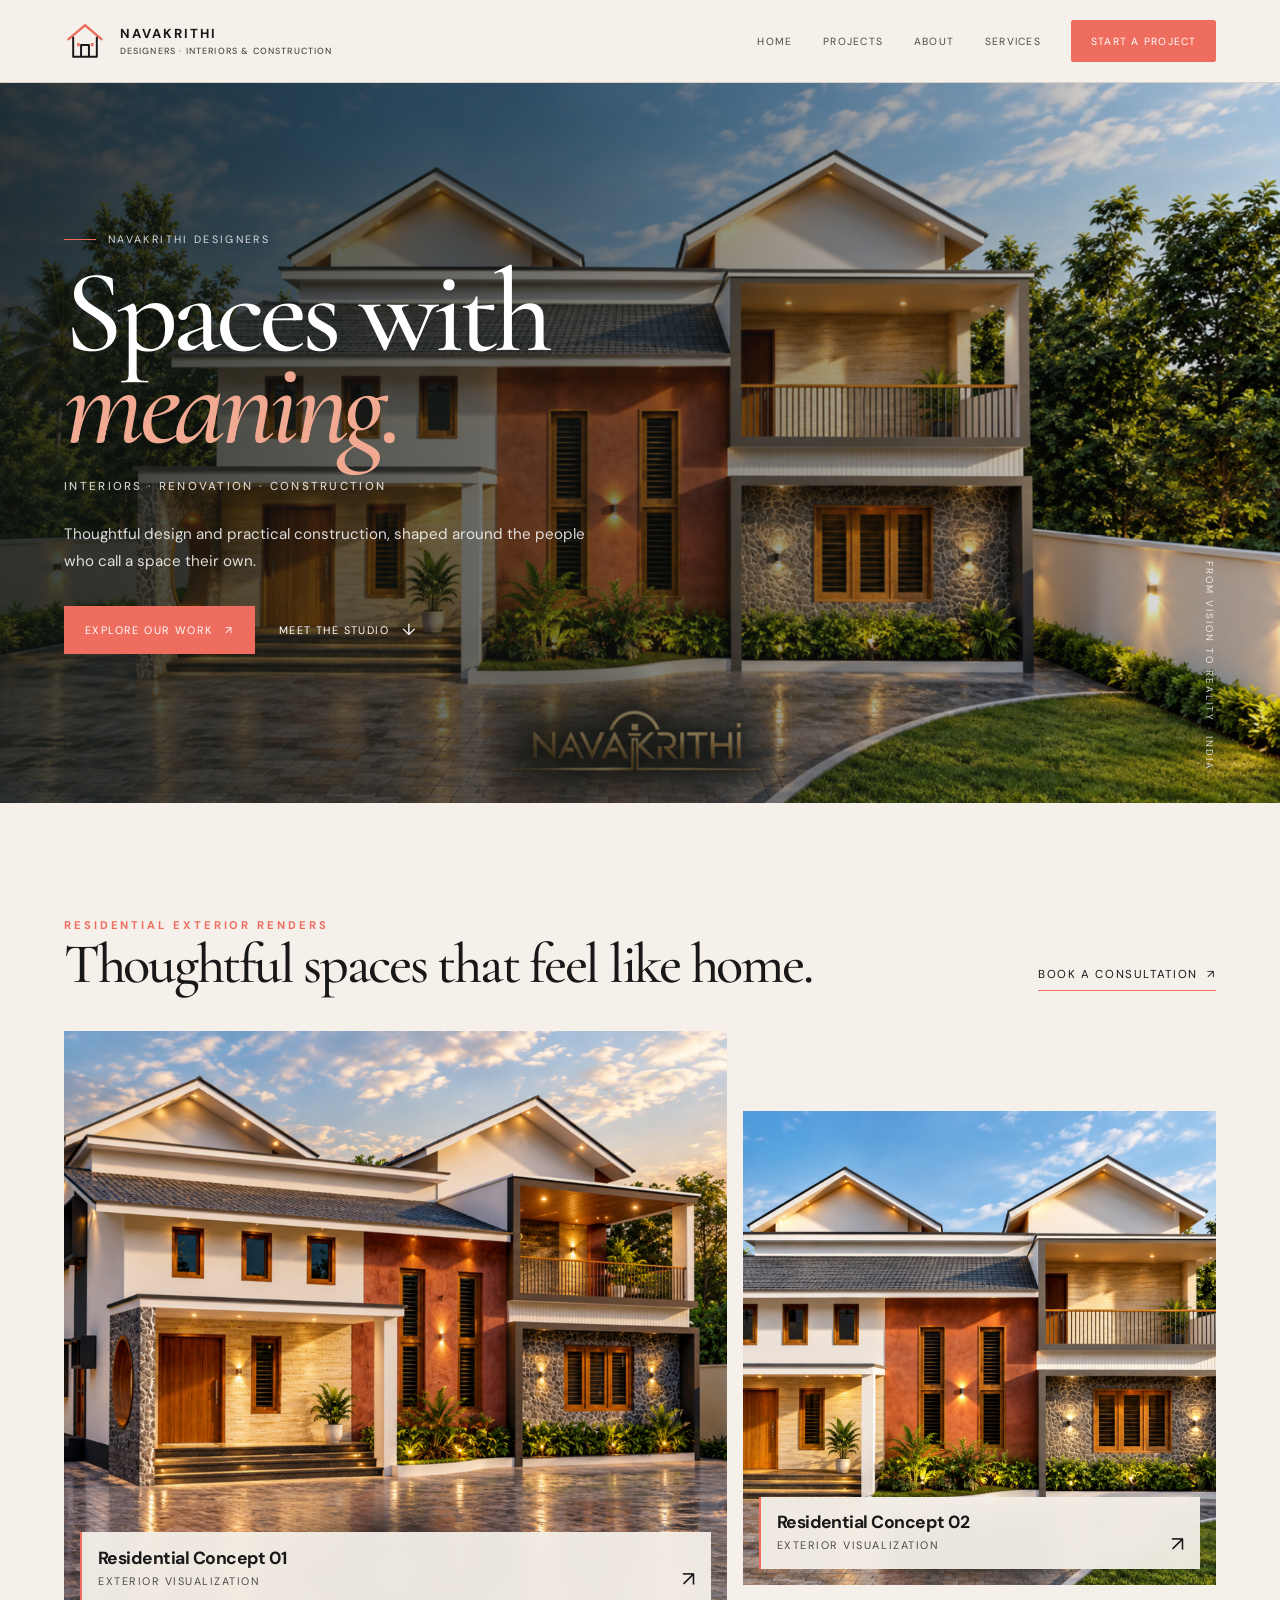
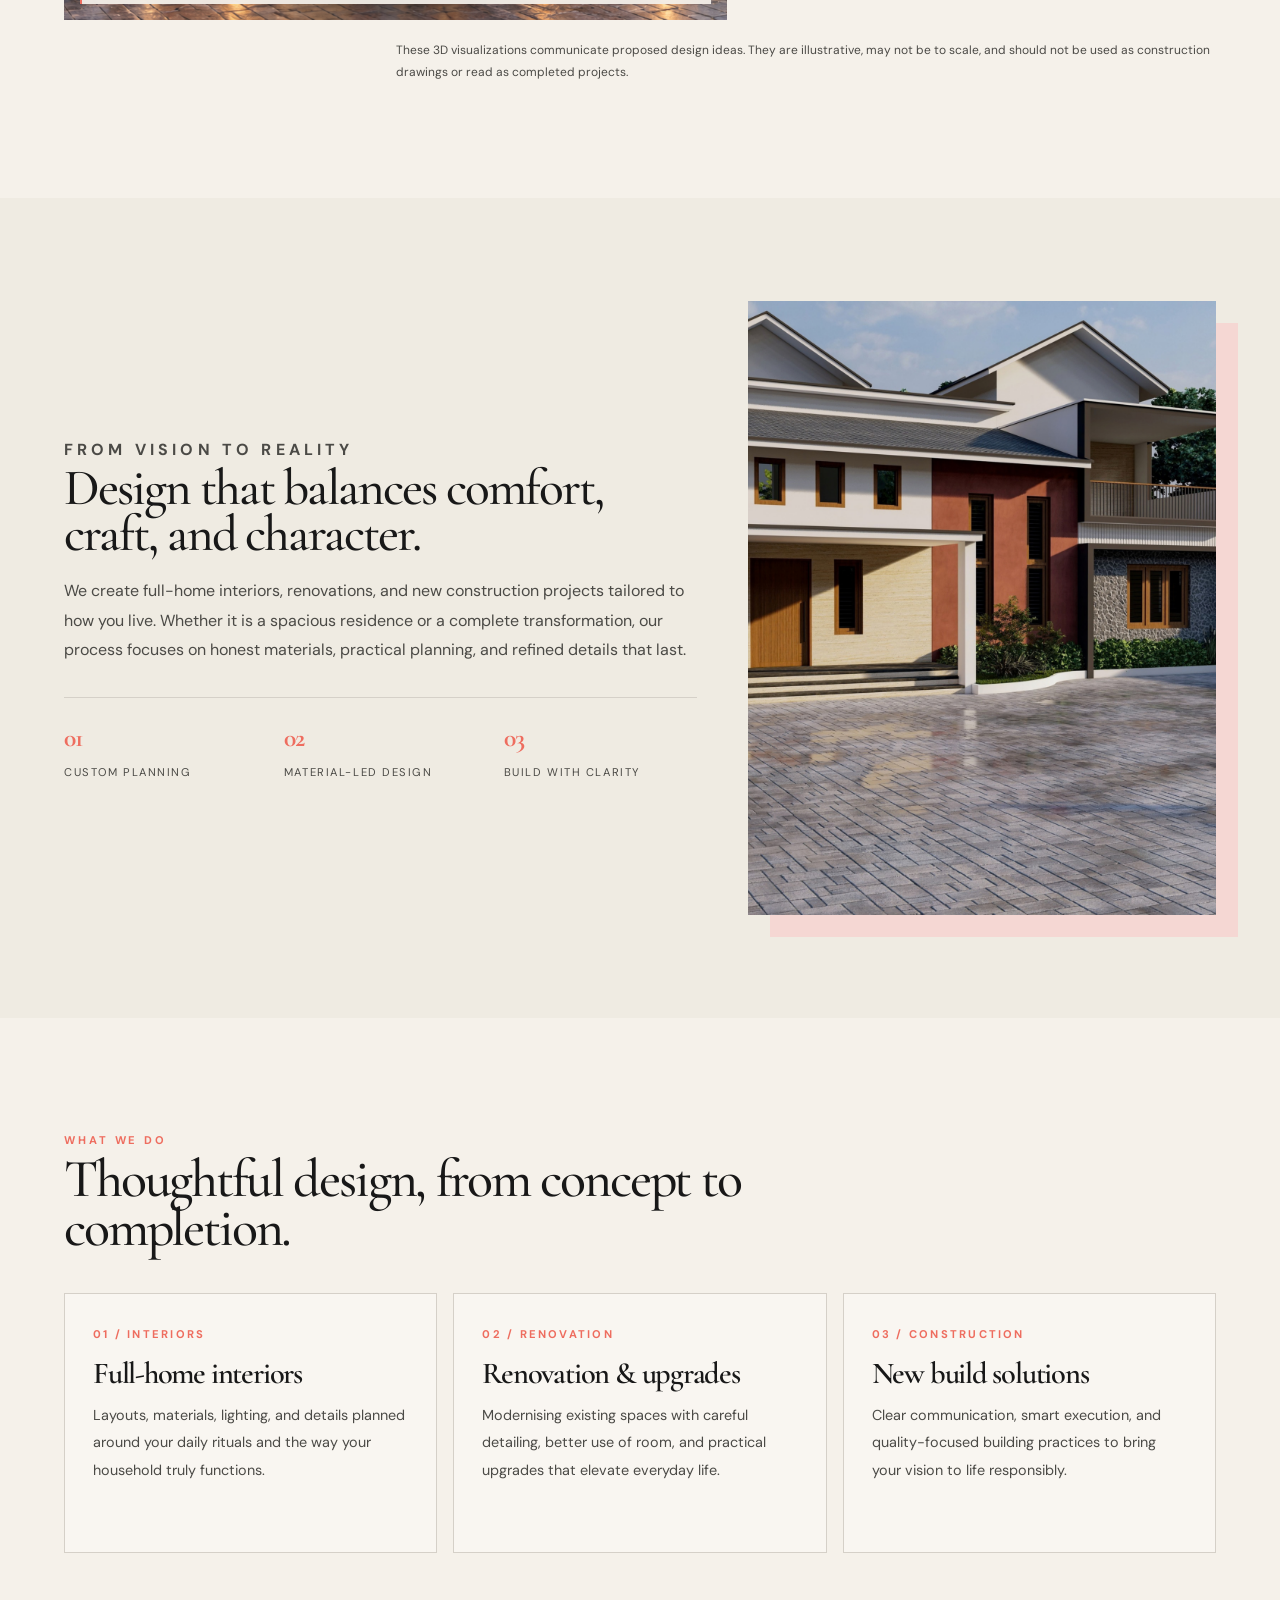
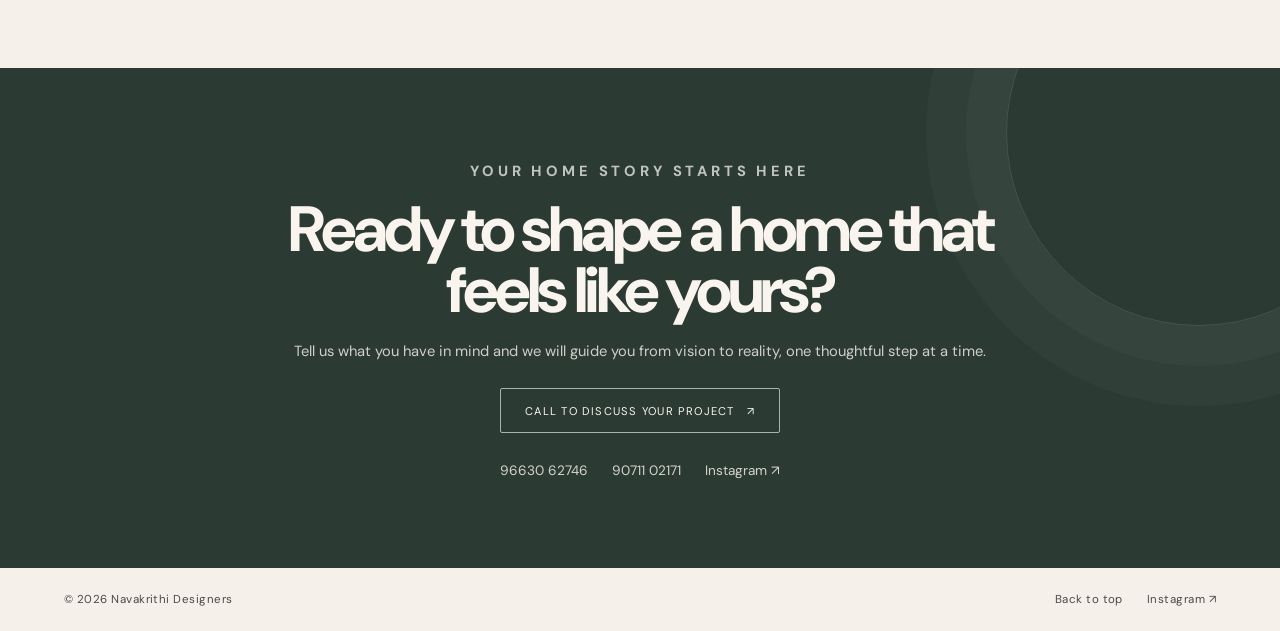
==== index.html @ 071ca3fd "Make header full width and add logo" ====
<!DOCTYPE html>
<html lang="en-IN">
<head>
  <meta charset="UTF-8">
  <meta name="viewport" content="width=device-width, initial-scale=1.0">
  <meta name="theme-color" content="#f5f1ea">
  <meta name="description" content="Navakrithi Designers brings together thoughtful interior design and practical construction, from vision to reality.">
  <title>Navakrithi Designers — Interiors &amp; Construction</title>
  <link rel="preconnect" href="https://fonts.googleapis.com">
  <link rel="preconnect" href="https://fonts.gstatic.com" crossorigin>
  <link href="https://fonts.googleapis.com/css2?family=DM+Sans:wght@400;500;700&family=Cormorant+Garamond:wght@500;600;700&display=swap" rel="stylesheet">
  <style>
    :root {
      color-scheme: light;
      --paper: #f5f1ea;
      --paper-strong: #efebe2;
      --ink: #181818;
      --muted: #4b4a46;
      --line: #d5d0c8;
      --accent: #ee6d5f;
      --accent-soft: #f5d7d3;
      --olive: #2b3b34;
      --shadow: rgba(24, 24, 24, 0.08);
      --gutter: clamp(1.25rem, 5vw, 6rem);
      --serif: "Cormorant Garamond", Georgia, serif;
      --sans: "DM Sans", Arial, sans-serif;
    }

    * { box-sizing: border-box; }
    html { scroll-behavior: smooth; }
    body {
      margin: 0;
      background: var(--paper);
      color: var(--ink);
      font-family: var(--sans);
      -webkit-font-smoothing: antialiased;
    }
    a { color: inherit; text-decoration: none; }
    img { display: block; width: 100%; object-fit: cover; }
    button { font: inherit; }
    .wrap { width: min(100% - var(--gutter) * 2, 1380px); margin-inline: auto; }

    .site-header {
      position: relative;
      z-index: 10;
      padding-top: 1.8rem;
    }
    .header-inner {
      display: flex;
      align-items: center;
      justify-content: space-between;
      gap: 1.25rem;
      padding-bottom: 1rem;
      border-bottom: 2px solid var(--accent);
    }
    .brand {
      display: inline-flex;
      align-items: center;
      gap: 0.75rem;
      letter-spacing: .04em;
      font-size: 0.88rem;
      font-weight: 700;
    }
    .brand-mark {
      width: 42px;
      height: 42px;
      flex: none;
      object-fit: contain;
    }
    .brand-name {
      font-size: clamp(0.8rem, 1vw, 1.2rem);
      font-weight: 700;
      letter-spacing: .12em;
    }
    .nav-links {
      display: flex;
      align-items: center;
      gap: clamp(1rem, 2vw, 2.5rem);
      font-size: 0.72rem;
      letter-spacing: 0.08em;
      text-transform: uppercase;
    }
    .nav-links a {
      color: var(--muted);
      transition: color 0.2s ease;
    }
    .nav-links a:hover { color: var(--ink); }
    .nav-links .nav-cta {
      display: inline-flex;
      align-items: center;
      padding: 0.85rem 1.4rem;
      background: var(--ink);
      color: #fff;
      border: 1px solid var(--ink);
    }
    .menu-toggle {
      display: none;
      border: 1px solid var(--ink);
      background: transparent;
      color: var(--ink);
      padding: 0.65rem 0.9rem;
      font-size: 0.72rem;
      letter-spacing: 0.12em;
      text-transform: uppercase;
      cursor: pointer;
    }

    .hero {
      padding-block: clamp(2.5rem, 6vw, 6rem);
    }
    .hero-inner {
      display: grid;
      place-items: center;
      gap: 1.2rem;
      text-align: center;
    }
    .hero-title {
      margin: 0;
      font-family: var(--sans);
      font-size: clamp(3rem, 7vw, 9rem);
      line-height: 0.9;
      letter-spacing: -0.05em;
      font-weight: 800;
      text-transform: uppercase;
    }
    .hero-subtitle {
      margin: 0;
      font-size: clamp(0.85rem, 1.2vw, 1.25rem);
      font-weight: 500;
      letter-spacing: 0.32em;
      text-transform: uppercase;
      color: var(--muted);
    }
    .hero-tagline {
      margin: 0.4rem 0 0;
      font-size: clamp(0.74rem, 1vw, 0.9rem);
      font-weight: 500;
      letter-spacing: 0.18em;
      text-transform: uppercase;
      color: var(--muted);
    }
    .hero-rule {
      width: min(100%, 1000px);
      height: 4px;
      background: var(--accent);
      margin: 0.2rem auto 0;
    }
    .hero-copy {
      width: min(100%, 1200px);
      margin-top: 2rem;
      display: grid;
      gap: 1.5rem;
      font-size: clamp(1rem, 1.45vw, 1.35rem);
      line-height: 1.7;
      color: var(--muted);
    }
    .hero-copy p {
      margin: 0;
      text-transform: uppercase;
      letter-spacing: 0.04em;
      text-align: left;
    }

    .gallery {
      padding-block: clamp(2rem, 6vw, 5.5rem);
    }
    .section-heading {
      display: flex;
      align-items: end;
      justify-content: space-between;
      gap: 1.5rem;
      margin-bottom: 2rem;
    }
    .section-label {
      margin: 0;
      color: var(--muted);
      font-size: 0.7rem;
      letter-spacing: 0.26em;
      text-transform: uppercase;
    }
    .section-heading h2 {
      margin: 0.45rem 0 0;
      font-family: var(--sans);
      font-size: clamp(2.2rem, 4.4vw, 4.4rem);
      line-height: 0.98;
      letter-spacing: -0.05em;
      font-weight: 800;
    }
    .section-link {
      display: inline-flex;
      align-items: center;
      gap: 0.6rem;
      font-size: 0.72rem;
      letter-spacing: 0.14em;
      text-transform: uppercase;
      color: var(--ink);
    }
    .gallery-grid {
      display: grid;
      grid-template-columns: 1.4fr 1fr;
      gap: 1.2rem;
    }
    .gallery-card {
      position: relative;
      overflow: hidden;
      background: #e7e0d9;
      box-shadow: 0 28px 45px var(--shadow);
    }
    .gallery-card.featured { min-height: 560px; }
    .gallery-card.tall { min-height: 560px; }
    .gallery-card img {
      height: 100%;
      transition: transform 0.5s ease;
    }
    .gallery-card:hover img { transform: scale(1.02); }
    .gallery-caption {
      position: absolute;
      left: 1.2rem;
      right: 1.2rem;
      bottom: 1.2rem;
      display: flex;
      justify-content: space-between;
      align-items: end;
      gap: 1rem;
      padding: 0.9rem 1rem;
      background: rgba(245, 241, 234, 0.9);
      backdrop-filter: blur(2px);
      color: var(--ink);
    }
    .gallery-caption strong {
      display: block;
      font-size: 1.1rem;
      font-weight: 700;
      letter-spacing: -0.03em;
    }
    .gallery-caption span {
      color: var(--muted);
      font-size: 0.68rem;
      letter-spacing: 0.14em;
      text-transform: uppercase;
    }
    .gallery-caption em {
      font-style: normal;
      font-size: 1.3rem;
      line-height: 1;
    }

    .story {
      padding-block: clamp(2rem, 5vw, 4.5rem);
    }
    .story-grid {
      display: grid;
      grid-template-columns: 1.15fr 0.85fr;
      gap: clamp(1.5rem, 4vw, 4rem);
      align-items: center;
    }
    .story-copy h2 {
      margin: 0 0 1.2rem;
      font-family: var(--sans);
      font-size: clamp(2.2rem, 4vw, 4rem);
      letter-spacing: -0.06em;
      line-height: 0.98;
    }
    .story-copy p {
      margin: 0;
      max-width: 630px;
      color: var(--muted);
      font-size: 1rem;
      line-height: 1.9;
    }
    .story-stats {
      display: flex;
      flex-wrap: wrap;
      gap: 1.66rem;
      margin-top: 2rem;
      padding-top: 1.5rem;
      border-top: 1px solid var(--line);
    }
    .stat {
      flex: 1 1 120px;
      min-width: 120px;
    }
    .stat strong {
      display: block;
      margin-bottom: 0.45rem;
      font-size: clamp(1.4rem, 2vw, 2rem);
      color: var(--accent);
      font-family: var(--serif);
      letter-spacing: -0.04em;
    }
    .stat span {
      color: var(--muted);
      font-size: 0.7rem;
      letter-spacing: 0.14em;
      text-transform: uppercase;
    }
    .story-image {
      min-height: 620px;
      box-shadow: 0 28px 45px var(--shadow);
      border: 1px solid rgba(24, 24, 24, 0.08);
    }

    .services {
      padding-block: clamp(2rem, 6vw, 5rem);
    }
    .service-grid {
      display: grid;
      grid-template-columns: repeat(3, minmax(0, 1fr));
      gap: 1.2rem;
      border-top: 1px solid var(--line);
      border-bottom: 1px solid var(--line);
      margin-top: 2rem;
    }
    .service {
      padding: 2rem 1.5rem 2.2rem;
    }
    .service + .service { border-left: 1px solid var(--line); }
    .service-number {
      color: var(--accent);
      font-size: 0.7rem;
      letter-spacing: 0.2em;
      text-transform: uppercase;
      font-weight: 700;
    }
    .service h3 {
      margin: 1.1rem 0 0.8rem;
      font-family: var(--serif);
      font-size: clamp(1.9rem, 2.2vw, 2.5rem);
      line-height: 0.95;
      letter-spacing: -0.04em;
      font-weight: 600;
    }
    .service p {
      margin: 0;
      color: var(--muted);
      font-size: 0.9rem;
      line-height: 1.9;
    }

    .contact {
      padding-block: clamp(3rem, 7vw, 6rem);
      background: var(--olive);
      color: #f9f5ee;
    }
    .contact-wrap {
      display: grid;
      justify-items: center;
      text-align: center;
      gap: 1rem;
    }
    .contact .section-label { color: rgba(255,255,255,0.7); }
    .contact h2 {
      margin: 0;
      max-width: 760px;
      font-size: clamp(2.4rem, 5vw, 5.2rem);
      line-height: 0.95;
      letter-spacing: -0.06em;
      font-weight: 700;
    }
    .contact p {
      margin: 0;
      color: rgba(249,245,238,0.8);
      font-size: 0.92rem;
      line-height: 1.8;
    }
    .contact-link {
      display: inline-flex;
      align-items: center;
      justify-content: center;
      gap: 0.75rem;
      margin-top: 0.5rem;
      padding: 0.9rem 1.5rem;
      border: 1px solid rgba(255,255,255,0.6);
      text-transform: uppercase;
      letter-spacing: 0.11em;
      font-size: 0.7rem;
      transition: background 0.2s ease, color 0.2s ease;
    }
    .contact-link:hover {
      background: #fff;
      color: var(--ink);
    }

    .site-footer {
      display: flex;
      align-items: center;
      justify-content: space-between;
      gap: 1rem;
      padding: 1.25rem 0 2.25rem;
      font-size: 0.72rem;
      letter-spacing: 0.09em;
      text-transform: uppercase;
      color: var(--muted);
    }
    .footer-links {
      display: flex;
      align-items: center;
      gap: 1.5rem;
    }

    @media (max-width: 840px) {
      .nav-links {
        position: absolute;
        top: calc(100% + 0.4rem);
        left: 0;
        right: 0;
        display: none;
        flex-direction: column;
        align-items: flex-start;
        gap: 0.7rem;
        padding: 1rem var(--gutter);
        background: rgba(245,241,234,0.98);
        border-top: 1px solid var(--line);
        border-bottom: 1px solid var(--line);
      }
      .nav-links.is-open { display: flex; }
      .menu-toggle { display: inline-flex; }
      .gallery-grid,
      .story-grid,
      .service-grid {
        grid-template-columns: 1fr;
      }
      .service + .service { border-left: none; border-top: 1px solid var(--line); }
      .story-image { min-height: 440px; }
      .site-footer {
        flex-direction: column;
        align-items: flex-start;
      }
    }

    .site-header {
      position: sticky;
      top: 0;
      width: 100%;
      margin: 0;
      padding-inline: var(--gutter);
      padding-top: 0;
      background: rgba(245, 241, 234, 0.94);
      backdrop-filter: blur(14px);
      border-bottom: 1px solid var(--line);
    }
    .header-inner {
      width: min(100%, 1380px);
      min-height: 82px;
      margin-inline: auto;
      padding-block: 0;
      border-bottom: 0;
    }
    .brand { gap: 0.85rem; }
    .brand-name {
      display: grid;
      gap: 0.2rem;
      font-size: 0.82rem;
      letter-spacing: 0.16em;
    }
    .brand-name span {
      color: var(--muted);
      font-size: 0.56rem;
      font-weight: 500;
      letter-spacing: 0.13em;
    }
    .nav-links {
      gap: clamp(1.2rem, 2.4vw, 2.5rem);
      font-size: 0.65rem;
      letter-spacing: 0.12em;
    }
    .nav-links .nav-cta {
      padding: 0.85rem 1.15rem;
      border-radius: 2px;
      background: var(--accent);
      border-color: var(--accent);
      color: #fff;
      transition: background 0.2s ease, transform 0.2s ease;
    }
    .nav-links .nav-cta:hover {
      background: var(--ink);
      border-color: var(--ink);
      color: #fff;
      transform: translateY(-2px);
    }
    .menu-toggle { border-radius: 2px; }

    .hero {
      position: relative;
      display: grid;
      align-items: center;
      min-height: min(720px, calc(100svh - 82px));
      padding: clamp(4rem, 9vw, 8rem) 0;
      overflow: hidden;
      color: #fff;
      background: #252923;
    }
    .hero-media, .hero-shade {
      position: absolute;
      inset: 0;
    }
    .hero-media img {
      height: 100%;
      object-position: center 54%;
      animation: hero-reveal 1.1s ease both;
    }
    .hero-shade {
      background: linear-gradient(90deg, rgba(15, 20, 17, 0.82) 0%, rgba(15, 20, 17, 0.58) 42%, rgba(15, 20, 17, 0.08) 100%);
    }
    .hero-inner {
      position: relative;
      z-index: 1;
      justify-items: start;
      gap: 1.3rem;
      width: 100%;
      margin-inline: 0;
      padding-inline: var(--gutter);
      text-align: left;
    }
    .hero-kicker {
      display: flex;
      align-items: center;
      gap: 0.75rem;
      margin: 0;
      color: rgba(255,255,255,0.82);
      font-size: 0.67rem;
      letter-spacing: 0.22em;
      text-transform: uppercase;
    }
    .hero-kicker::before {
      width: 32px;
      height: 1px;
      content: "";
      background: var(--accent);
    }
    .hero-title {
      max-width: 880px;
      font-family: var(--serif);
      font-size: clamp(4.3rem, 9.2vw, 9.5rem);
      line-height: 0.78;
      letter-spacing: -0.045em;
      font-weight: 500;
      text-transform: none;
    }
    .hero-title em {
      color: #f1aa91;
      font-weight: 500;
    }
    .hero-subtitle {
      margin-top: 0.45rem;
      color: rgba(255,255,255,0.78);
      font-size: 0.72rem;
      letter-spacing: 0.2em;
    }
    .hero-tagline { display: none; }
    .hero-rule { display: none; }
    .hero-copy {
      width: min(100%, 540px);
      margin-top: 0.4rem;
      display: block;
      color: rgba(255,255,255,0.84);
      font-size: 0.95rem;
      line-height: 1.8;
    }
    .hero-copy p { display: none; }
    .hero-copy p:first-child {
      display: block;
      text-transform: none;
      letter-spacing: 0;
      text-align: left;
    }
    .hero-actions {
      display: flex;
      flex-wrap: wrap;
      align-items: center;
      gap: 1.5rem;
      margin-top: 0.6rem;
    }
    .hero-button, .hero-link {
      display: inline-flex;
      align-items: center;
      gap: 0.8rem;
      font-size: 0.68rem;
      letter-spacing: 0.13em;
      text-transform: uppercase;
    }
    .hero-button {
      padding: 1rem 1.25rem;
      background: var(--accent);
      border: 1px solid var(--accent);
      color: white;
      transition: background 0.2s ease, transform 0.2s ease;
    }
    .hero-button:hover {
      background: var(--ink);
      border-color: var(--ink);
      transform: translateY(-2px);
    }
    .hero-link { color: white; }
    .hero-link span { font-size: 1rem; }
    .hero-stamp {
      position: absolute;
      right: var(--gutter);
      bottom: 2rem;
      z-index: 1;
      color: rgba(255,255,255,0.82);
      font-size: 0.62rem;
      letter-spacing: 0.2em;
      text-transform: uppercase;
      writing-mode: vertical-rl;
    }

    .gallery { padding-block: clamp(5rem, 9vw, 8rem); }
    .section-heading { margin-bottom: 2.5rem; }
    .section-label { color: var(--accent); font-weight: 700; }
    .section-heading h2, .story-copy h2, .services > h2 {
      font-family: var(--serif);
      font-weight: 500;
      letter-spacing: -0.04em;
    }
    .section-heading h2 { max-width: 760px; line-height: 0.92; }
    .services > h2 {
      max-width: 850px;
      margin: 0.45rem 0 0;
      font-size: clamp(2.2rem, 4.2vw, 4rem);
      line-height: 0.92;
    }
    .project-disclaimer {
      max-width: 820px;
      margin: 1.25rem 0 0 auto;
      color: var(--muted);
      font-size: 0.75rem;
      line-height: 1.8;
    }
    .section-link {
      padding-bottom: 0.5rem;
      border-bottom: 1px solid var(--accent);
      white-space: nowrap;
    }
    .gallery-grid { gap: 1rem; }
    .gallery-card {
      min-height: 0 !important;
      height: clamp(360px, 46vw, 600px);
      box-shadow: none;
    }
    .gallery-card.tall { height: clamp(300px, 37vw, 480px); margin-top: 5rem; }
    .gallery-card img { height: 100%; }
    .gallery-caption {
      left: 1rem;
      right: 1rem;
      bottom: 1rem;
      border-left: 2px solid var(--accent);
      background: rgba(245, 241, 234, 0.94);
      backdrop-filter: blur(10px);
    }
    .story {
      max-width: none;
      width: 100%;
      padding: clamp(4rem, 8vw, 7rem) var(--gutter);
      background: var(--paper-strong);
    }
    .story-grid { width: min(100%, 1380px); margin-inline: auto; }
    .story-copy h2 { max-width: 650px; line-height: 0.9; }
    .story-copy p { line-height: 1.85; }
    .story-image {
      width: 100%;
      min-height: 0;
      height: clamp(400px, 48vw, 620px);
      object-position: center;
      box-shadow: 22px 22px 0 var(--accent-soft);
      border: 0;
    }
    .stat strong { color: var(--accent); }
    .services { padding-block: clamp(5rem, 9vw, 8rem); }
    .services > h2 { max-width: 850px; line-height: 0.92; }
    .service-grid {
      gap: 1rem;
      margin-top: 2.5rem;
      border: 0;
    }
    .service {
      min-height: 260px;
      padding: 1.75rem;
      border: 1px solid var(--line);
      background: rgba(255,255,255,0.34);
      transition: transform 0.25s ease, border-color 0.25s ease, background 0.25s ease;
    }
    .service:hover {
      transform: translateY(-5px);
      border-color: var(--accent);
      background: #fffaf4;
    }
    .service + .service { border-left: 1px solid var(--line); }
    .service h3 { color: var(--ink); }
    .contact {
      position: relative;
      overflow: hidden;
      background: var(--olive);
    }
    .contact::before {
      position: absolute;
      top: -8rem;
      right: -7rem;
      width: 24rem;
      height: 24rem;
      border: 1px solid rgba(255,255,255,0.12);
      border-radius: 50%;
      content: "";
      box-shadow: 0 0 0 2.5rem rgba(255,255,255,0.025), 0 0 0 5rem rgba(255,255,255,0.025);
    }
    .contact-wrap { position: relative; }
    .contact-link { border-radius: 2px; }
    .contact-phone {
      display: flex;
      flex-wrap: wrap;
      justify-content: center;
      gap: 1.5rem;
      margin-top: 0.8rem;
      color: rgba(249,245,238,0.82);
      font-size: 0.85rem;
    }
    .contact-phone a:hover { color: white; }
    .site-footer {
      padding-block: 1.5rem;
      text-transform: none;
      letter-spacing: 0.04em;
    }
    .footer-links a:hover { color: var(--accent); }
    @keyframes hero-reveal {
      from { transform: scale(1.04); opacity: 0.7; }
      to { transform: scale(1); opacity: 1; }
    }
    @media (max-width: 840px) {
      .site-header {
        width: 100%;
        margin: 0;
        padding-inline: var(--gutter);
      }
      .header-inner { min-height: 72px; }
      .nav-links {
        top: 100%;
        left: 0;
        right: 0;
        padding: 1.25rem var(--gutter);
        background: rgba(245,241,234,0.98);
        box-shadow: 0 18px 30px rgba(24,24,24,0.08);
      }
      .nav-links a { padding-block: 0.35rem; }
      .hero { min-height: 680px; min-height: min(760px, calc(100svh - 72px)); }
      .hero-title { font-size: clamp(4.5rem, 15vw, 7.5rem); }
      .hero-shade {
        background: linear-gradient(90deg, rgba(15,20,17,0.8), rgba(15,20,17,0.32)),
          linear-gradient(0deg, rgba(15,20,17,0.35), transparent 70%);
      }
      .gallery-card, .gallery-card.tall { height: min(78vw, 540px); margin-top: 0; }
      .story { padding-inline: var(--gutter); }
      .story-image { height: min(90vw, 540px); }
      .service { min-height: 0; }
      .service + .service { border-left: 0; border-top: 1px solid var(--line); }
    }
    @media (max-width: 520px) {
      .brand-mark { width: 38px; height: 38px; }
      .brand-name { font-size: 0.72rem; }
      .brand-name span { font-size: 0.48rem; }
      .hero { min-height: 690px; min-height: min(780px, calc(100svh - 72px)); }
      .hero-title { font-size: clamp(4rem, 17vw, 6rem); }
      .hero-subtitle { max-width: 260px; line-height: 1.8; }
      .hero-copy { font-size: 0.9rem; }
      .hero-stamp { right: 0.75rem; bottom: 1.25rem; font-size: 0.52rem; }
      .section-heading { align-items: flex-start; flex-direction: column; }
      .section-link { margin-top: 0.25rem; }
      .gallery-card, .gallery-card.tall { height: 90vw; }
      .story-stats { gap: 1rem; }
      .contact-phone { flex-direction: column; gap: 0.5rem; }
      .footer-links { flex-wrap: wrap; }
    }
    @media (prefers-reduced-motion: reduce) {
      html { scroll-behavior: auto; }
      *, *::before, *::after { animation-duration: 0.01ms !important; transition-duration: 0.01ms !important; }
    }
  </style>
</head>
<body>
  <header class="site-header wrap">
    <div class="header-inner">
      <a class="brand" href="#home" aria-label="Navakrithi home">
        <img class="brand-mark" src="assets/navakrithi-mark.svg" alt="" aria-hidden="true">
        <span class="brand-name">NAVAKRITHI<span>DESIGNERS · INTERIORS &amp; CONSTRUCTION</span></span>
      </a>
      <button class="menu-toggle" type="button" aria-expanded="false" aria-controls="site-navigation">Menu</button>
      <nav class="nav-links" id="site-navigation" aria-label="Main navigation">
        <a href="#home">Home</a>
        <a href="#projects">Projects</a>
        <a href="#about">About</a>
        <a href="#services">Services</a>
        <a class="nav-cta" href="#contact">Start a project</a>
      </nav>
    </div>
  </header>

  <main>
    <section class="hero" id="home">
      <div class="hero-media" aria-hidden="true">
        <img src="assets/navakriti-house-3.png" alt="">
      </div>
      <div class="hero-shade" aria-hidden="true"></div>
      <div class="hero-inner">
        <p class="hero-kicker">Navakrithi designers</p>
        <h1 class="hero-title">Spaces with<br><em>meaning.</em></h1>
        <p class="hero-subtitle">Interiors · Renovation · Construction</p>

        <div class="hero-copy">
          <p>Thoughtful design and practical construction, shaped around the people who call a space their own.</p>
        </div>
        <div class="hero-actions">
          <a class="hero-button" href="#projects">Explore our work <span aria-hidden="true">↗</span></a>
          <a class="hero-link" href="#about">Meet the studio <span aria-hidden="true">↓</span></a>
        </div>
      </div>
      <span class="hero-stamp">From vision to reality · India</span>
    </section>

    <section class="gallery wrap" id="projects">
      <div class="section-heading">
        <div>
          <p class="section-label">Residential Exterior Renders</p>
          <h2>Thoughtful spaces that feel like home.</h2>
        </div>
        <a class="section-link" href="#contact">Book a consultation <span aria-hidden="true">↗</span></a>
      </div>

      <div class="gallery-grid">
        <article class="gallery-card featured">
          <img src="assets/navakriti-house-2.png" alt="Modern residential exterior with warm earthy palette and interior lighting">
          <div class="gallery-caption">
            <div>
              <strong>Residential Concept 01</strong>
              <span>Exterior visualization</span>
            </div>
            <em>↗</em>
          </div>
        </article>

        <article class="gallery-card tall">
          <img src="assets/navakriti-house-3.png" alt="Modern residential exterior concept with stone, timber, and landscaped grounds">
          <div class="gallery-caption">
            <div>
              <strong>Residential Concept 02</strong>
              <span>Exterior visualization</span>
            </div>
            <em>↗</em>
          </div>
        </article>
      </div>
      <p class="project-disclaimer">These 3D visualizations communicate proposed design ideas. They are illustrative, may not be to scale, and should not be used as construction drawings or read as completed projects.</p>
    </section>

    <section class="story wrap" id="about">
      <div class="story-grid">
        <div class="story-copy">
          <p class="section-label">From vision to reality</p>
          <h2>Design that balances comfort, craft, and character.</h2>
          <p>We create full-home interiors, renovations, and new construction projects tailored to how you live. Whether it is a spacious residence or a complete transformation, our process focuses on honest materials, practical planning, and refined details that last.</p>
          <div class="story-stats">
            <div class="stat"><strong>01</strong><span>Custom planning</span></div>
            <div class="stat"><strong>02</strong><span>Material-led design</span></div>
            <div class="stat"><strong>03</strong><span>Build with clarity</span></div>
          </div>
        </div>
        <img class="story-image" src="assets/navakriti-house-1.png" alt="Daylight exterior visualization of a contemporary residence">
      </div>
    </section>

    <section class="services wrap" id="services">
      <p class="section-label">What we do</p>
      <h2>Thoughtful design, from concept to completion.</h2>
      <div class="service-grid">
        <article class="service">
          <span class="service-number">01 / Interiors</span>
          <h3>Full-home interiors</h3>
          <p>Layouts, materials, lighting, and details planned around your daily rituals and the way your household truly functions.</p>
        </article>
        <article class="service">
          <span class="service-number">02 / Renovation</span>
          <h3>Renovation &amp; upgrades</h3>
          <p>Modernising existing spaces with careful detailing, better use of room, and practical upgrades that elevate everyday life.</p>
        </article>
        <article class="service">
          <span class="service-number">03 / Construction</span>
          <h3>New build solutions</h3>
          <p>Clear communication, smart execution, and quality-focused building practices to bring your vision to life responsibly.</p>
        </article>
      </div>
    </section>

    <section class="contact" id="contact">
      <div class="wrap contact-wrap">
        <p class="section-label">Your home story starts here</p>
        <h2>Ready to shape a home that feels like yours?</h2>
        <p>Tell us what you have in mind and we will guide you from vision to reality, one thoughtful step at a time.</p>
        <a class="contact-link" href="tel:9663062746">Call to discuss your project <span aria-hidden="true">↗</span></a>
        <div class="contact-phone">
          <a href="tel:9663062746">96630 62746</a>
          <a href="tel:9071102171">90711 02171</a>
          <a href="https://www.instagram.com/navakrithi_designers/" target="_blank" rel="noreferrer">Instagram ↗</a>
        </div>
      </div>
    </section>
  </main>

  <footer class="site-footer wrap">
    <span>© <span id="year">2026</span> Navakrithi Designers</span>
    <div class="footer-links">
      <a href="#home">Back to top</a>
      <a href="https://www.instagram.com/navakrithi_designers/" target="_blank" rel="noreferrer">Instagram ↗</a>
    </div>
  </footer>

  <script>
    const toggle = document.querySelector('.menu-toggle');
    const nav = document.querySelector('.nav-links');

    if (toggle && nav) {
      toggle.addEventListener('click', () => {
        const expanded = toggle.getAttribute('aria-expanded') === 'true';
        toggle.setAttribute('aria-expanded', String(!expanded));
        nav.classList.toggle('is-open', !expanded);
      });

      nav.addEventListener('click', (event) => {
        if (event.target.closest('a')) {
          nav.classList.remove('is-open');
          toggle.setAttribute('aria-expanded', 'false');
        }
      });
    }

    const year = document.getElementById('year');
    if (year) year.textContent = new Date().getFullYear();
  </script>
</body>
</html>
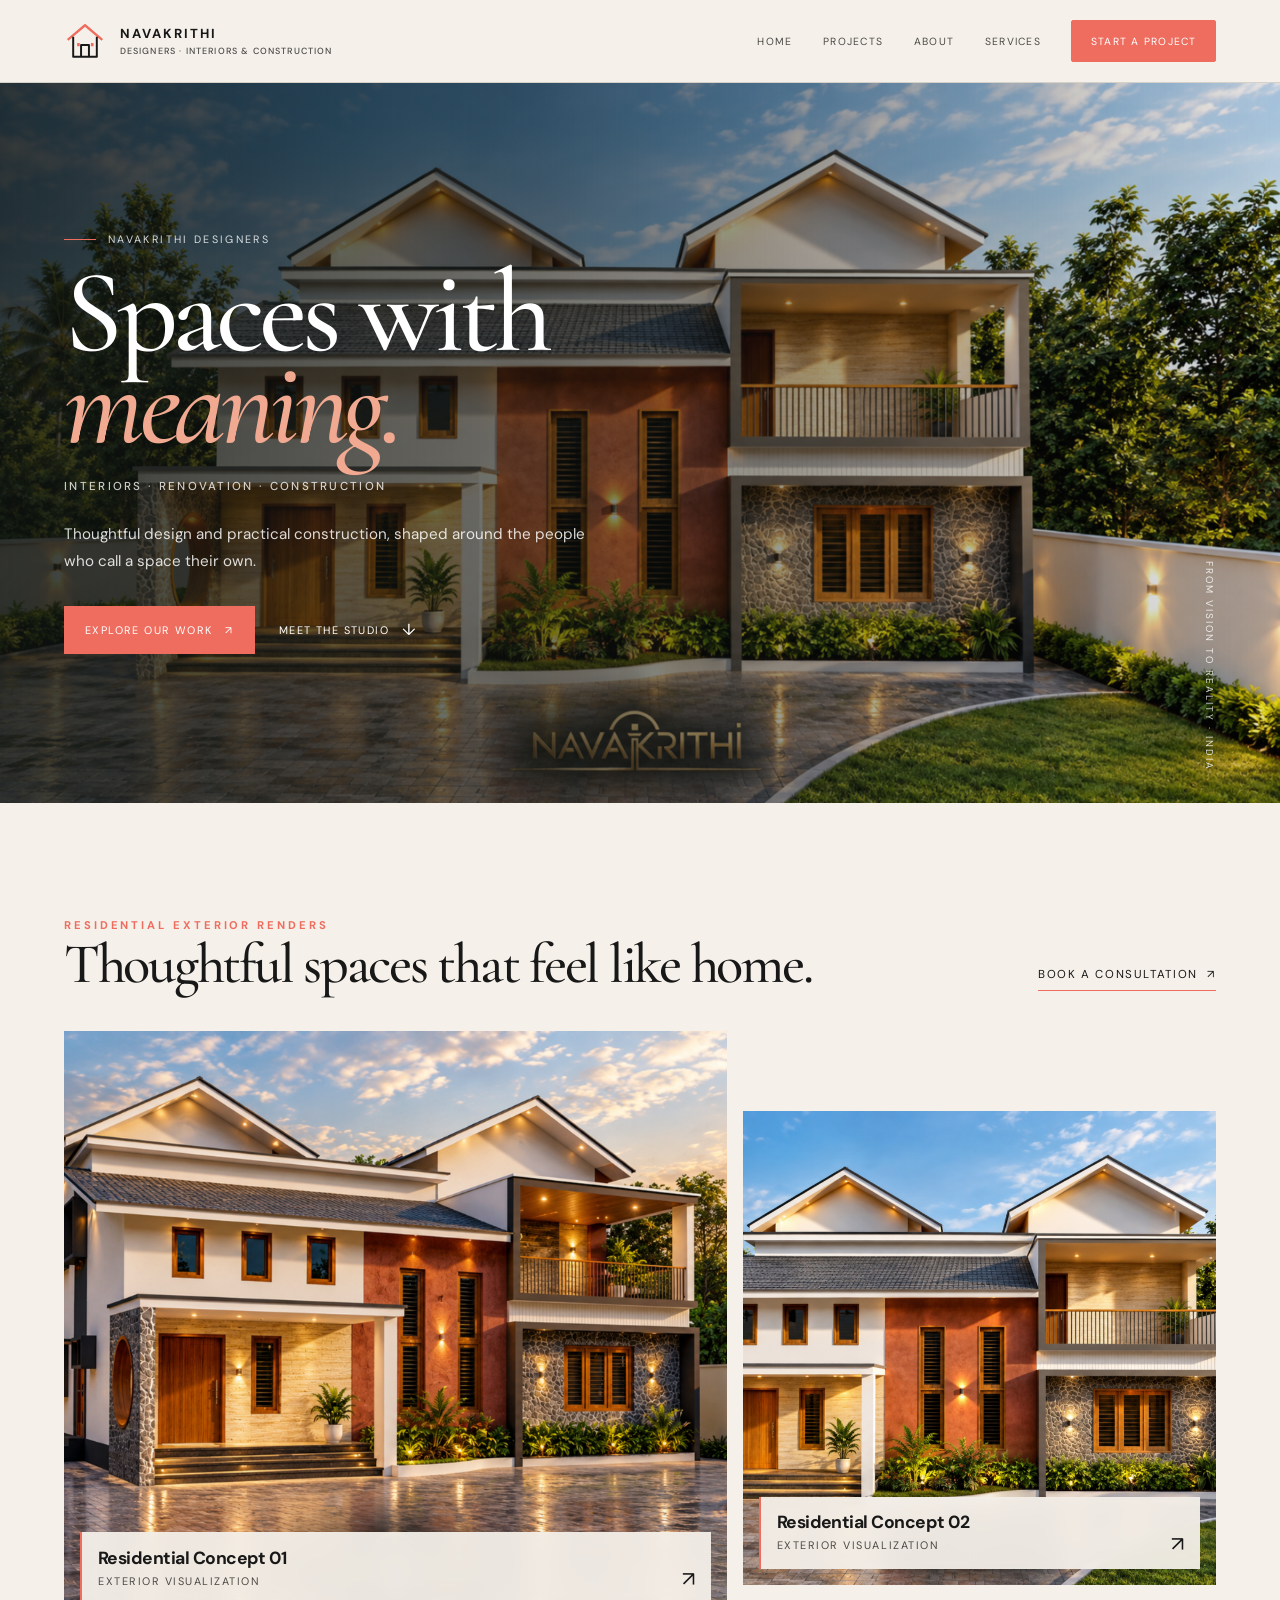
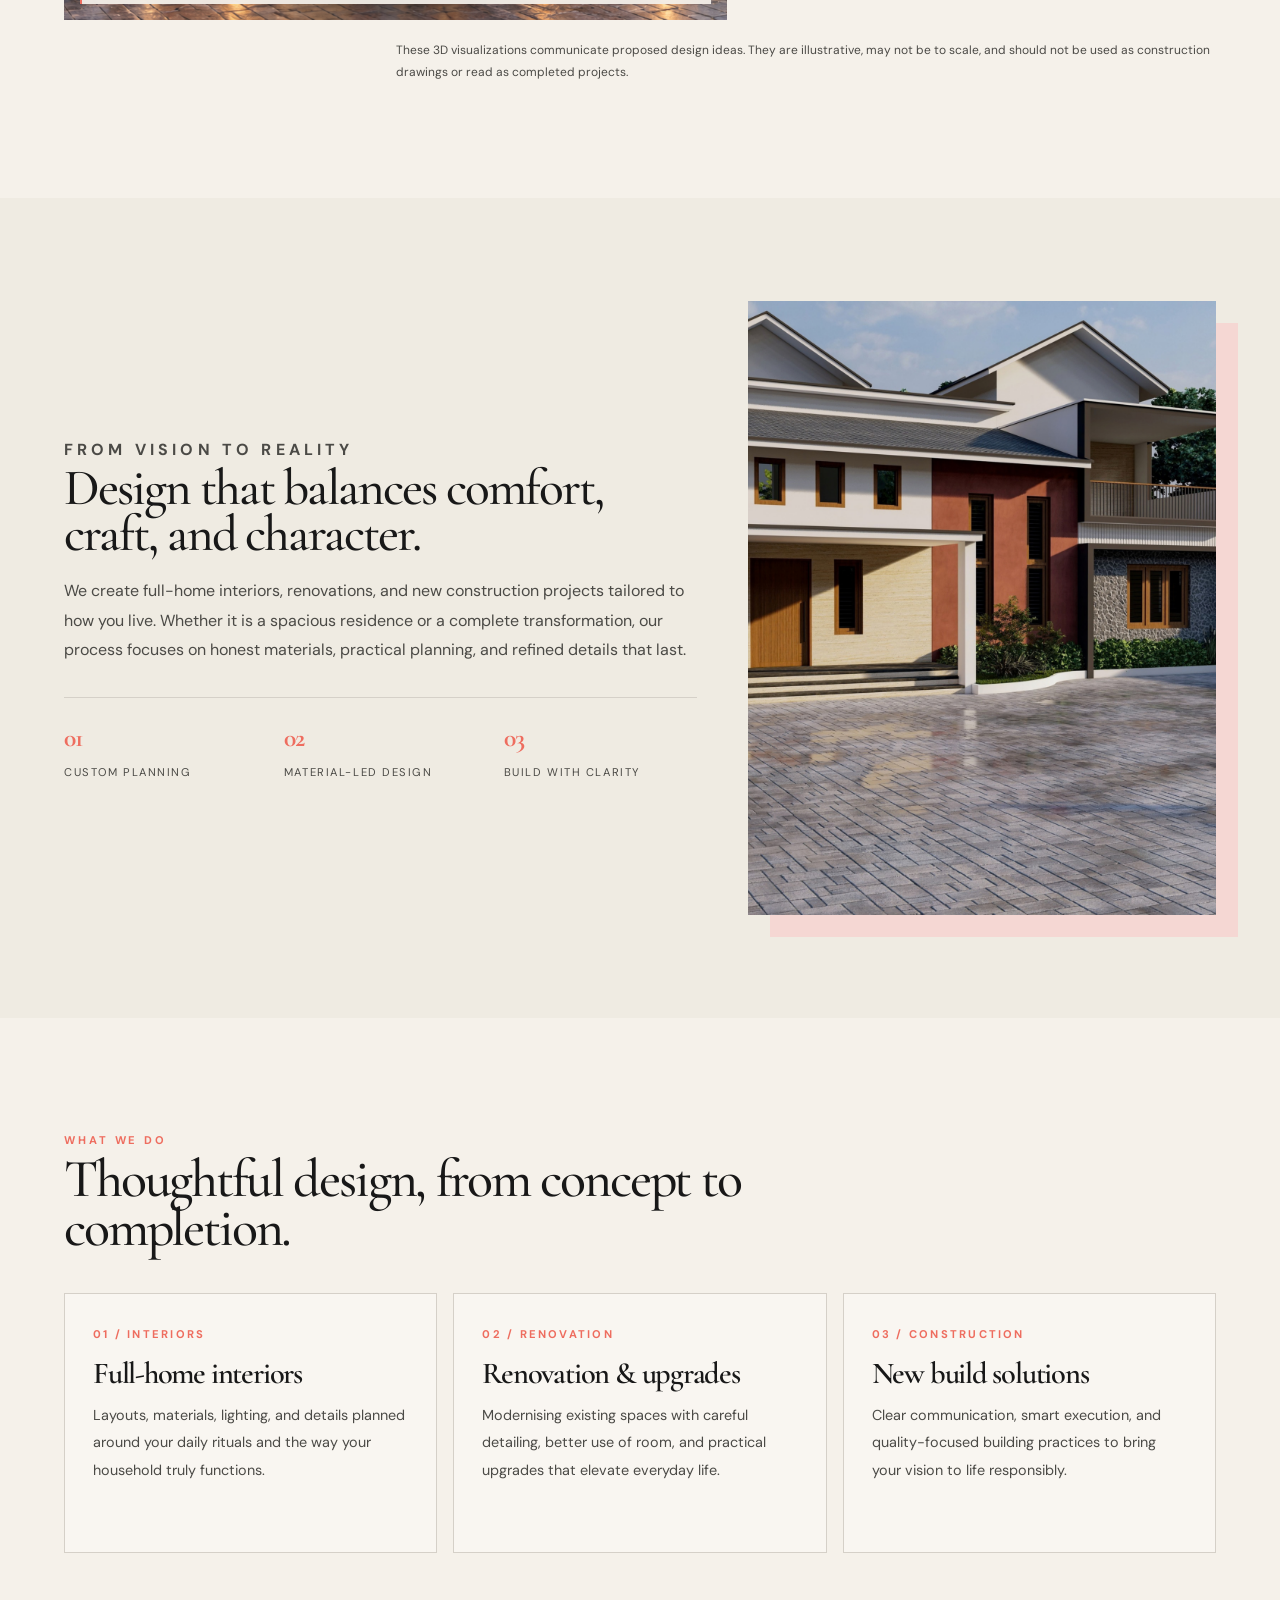
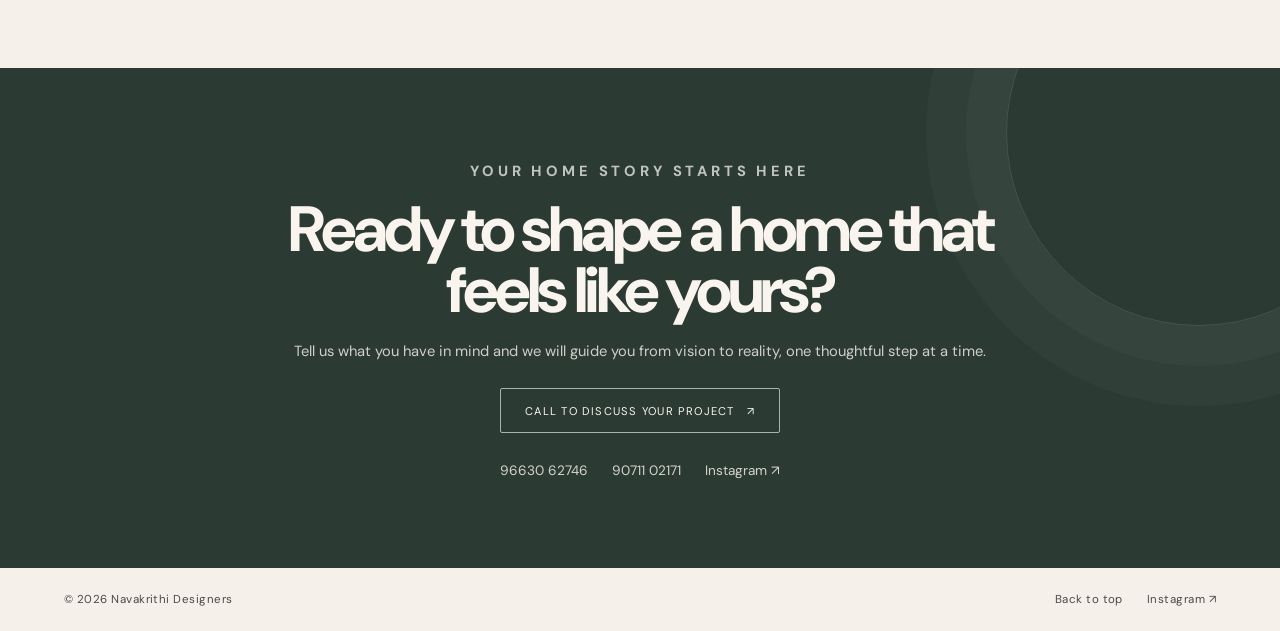
==== commit 09229127: "Make header full width and add logo" ====
--- a/index.html
+++ b/index.html
@@ -761,7 +761,7 @@
       .hero-title { font-size: clamp(4rem, 17vw, 6rem); }
       .hero-subtitle { max-width: 260px; line-height: 1.8; }
       .hero-copy { font-size: 0.9rem; }
-      .hero-stamp { right: 0.75rem; bottom: 1.25rem; font-size: 0.52rem; }
+      .hero-stamp { display: none; }
       .section-heading { align-items: flex-start; flex-direction: column; }
       .section-link { margin-top: 0.25rem; }
       .gallery-card, .gallery-card.tall { height: 90vw; }
@@ -897,7 +897,7 @@
         <div class="contact-phone">
           <a href="tel:9663062746">96630 62746</a>
           <a href="tel:9071102171">90711 02171</a>
-          <a href="https://www.instagram.com/navakrithi_designers/" target="_blank" rel="noreferrer">Instagram ↗</a>
+          <a href="https://www.instagram.com/navakrithi__designers?stkn=MTNkdHJxY2lubnRlMA==" target="_blank" rel="noreferrer">Instagram ↗</a>
         </div>
       </div>
     </section>
@@ -907,7 +907,7 @@
     <span>© <span id="year">2026</span> Navakrithi Designers</span>
     <div class="footer-links">
       <a href="#home">Back to top</a>
-      <a href="https://www.instagram.com/navakrithi_designers/" target="_blank" rel="noreferrer">Instagram ↗</a>
+      <a href="https://www.instagram.com/navakrithi__designers?stkn=MTNkdHJxY2lubnRlMA==" target="_blank" rel="noreferrer">Instagram ↗</a>
     </div>
   </footer>
 
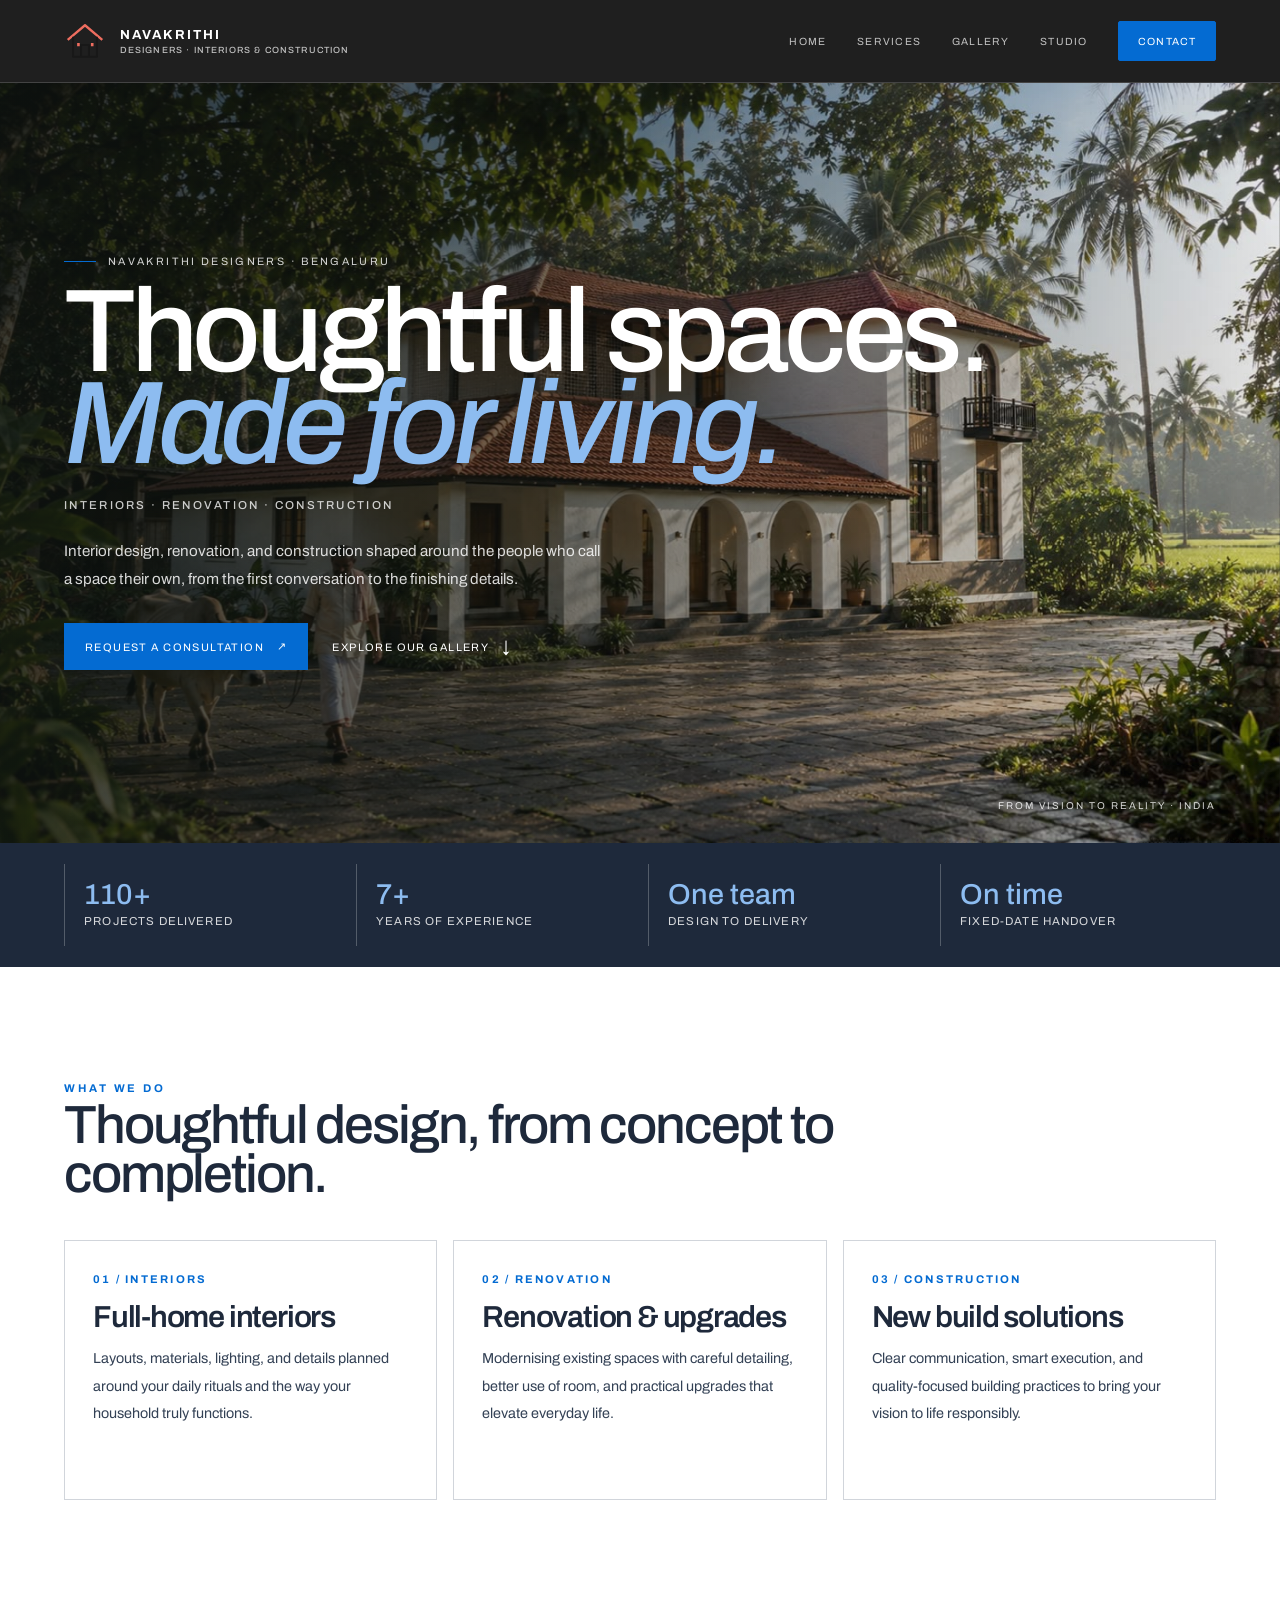
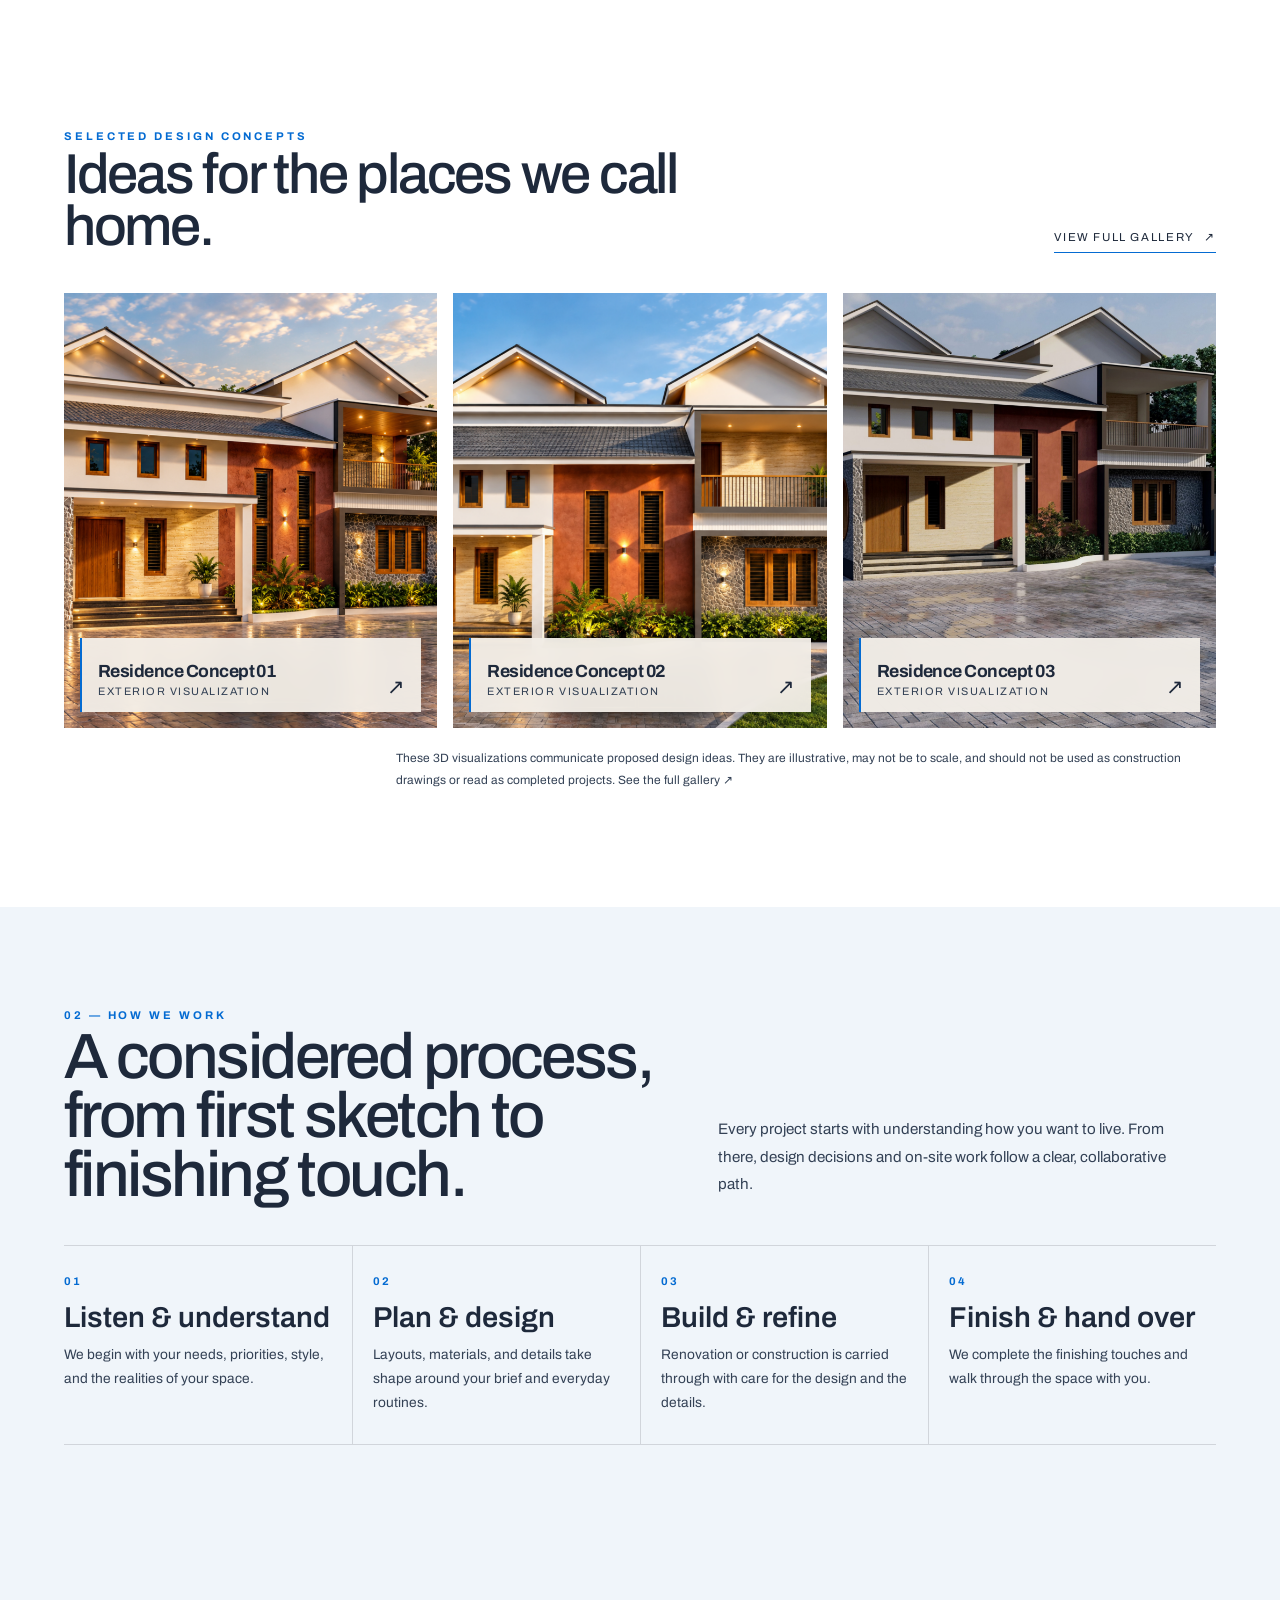
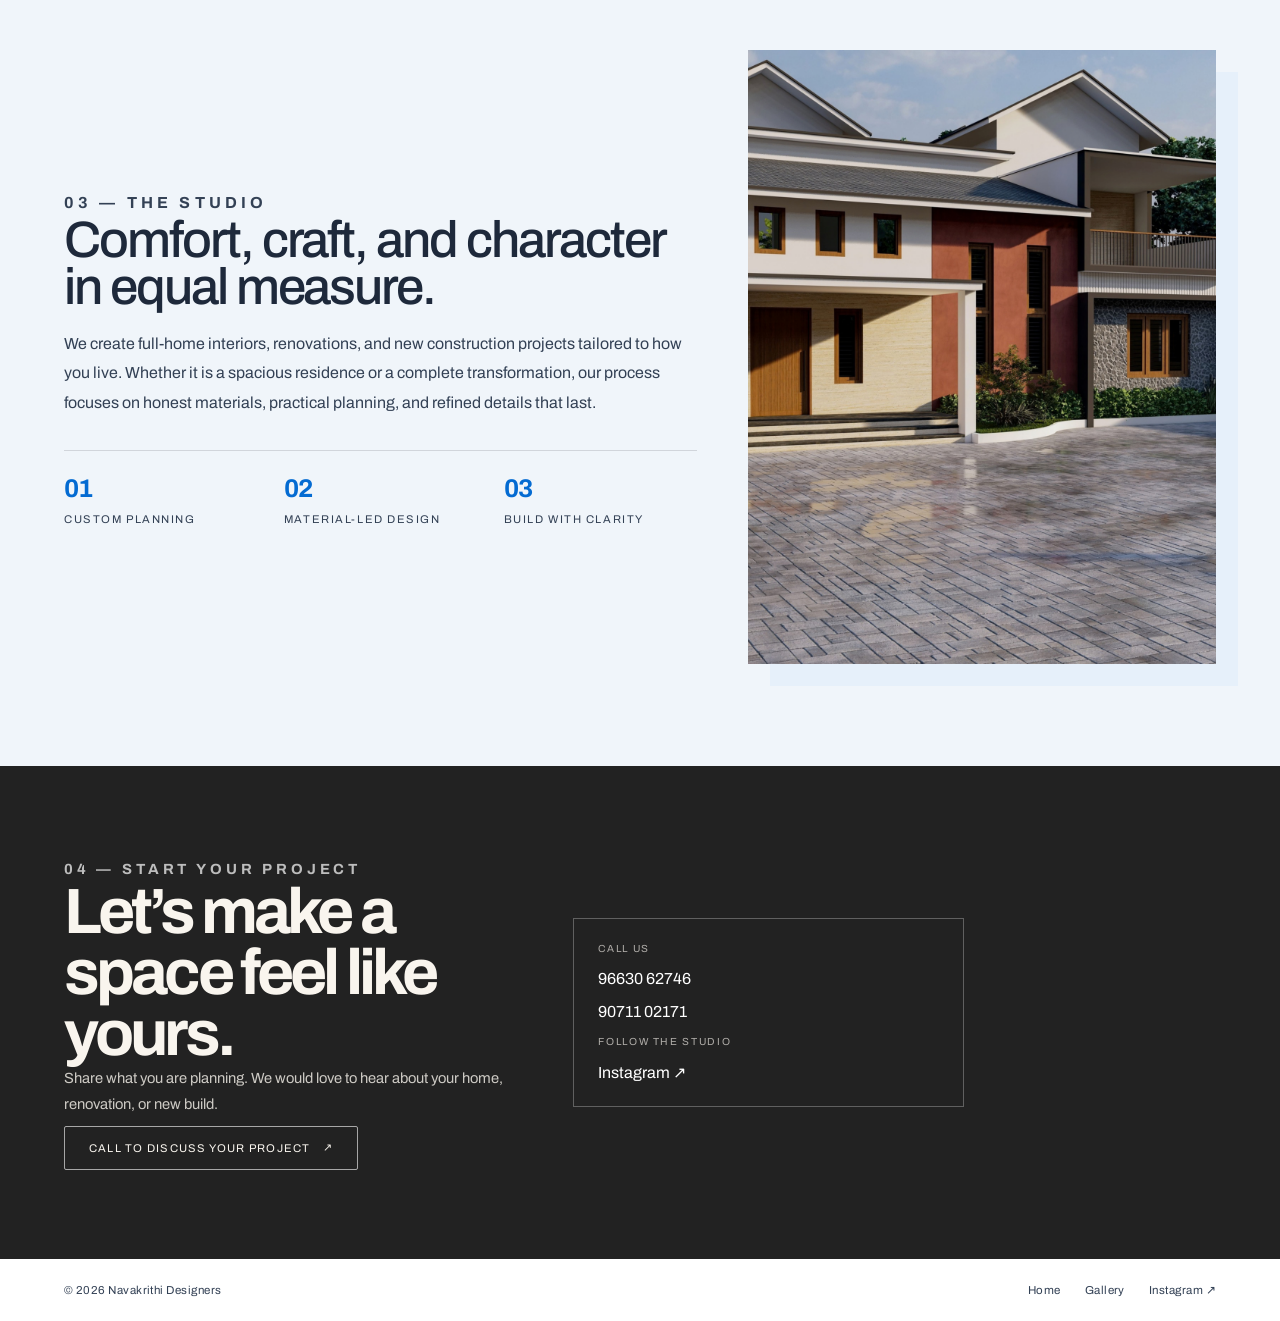
==== commit 9a9a083f: "Add multi-page Navakrithi website" ====
--- a/index.html
+++ b/index.html
@@ -3,27 +3,27 @@
 <head>
   <meta charset="UTF-8">
   <meta name="viewport" content="width=device-width, initial-scale=1.0">
-  <meta name="theme-color" content="#f5f1ea">
+  <meta name="theme-color" content="#222222">
   <meta name="description" content="Navakrithi Designers brings together thoughtful interior design and practical construction, from vision to reality.">
   <title>Navakrithi Designers — Interiors &amp; Construction</title>
   <link rel="preconnect" href="https://fonts.googleapis.com">
   <link rel="preconnect" href="https://fonts.gstatic.com" crossorigin>
-  <link href="https://fonts.googleapis.com/css2?family=DM+Sans:wght@400;500;700&family=Cormorant+Garamond:wght@500;600;700&display=swap" rel="stylesheet">
+  <link href="https://fonts.googleapis.com/css2?family=Archivo:wght@400;500;600;700;800&display=swap" rel="stylesheet">
   <style>
     :root {
       color-scheme: light;
-      --paper: #f5f1ea;
-      --paper-strong: #efebe2;
-      --ink: #181818;
-      --muted: #4b4a46;
-      --line: #d5d0c8;
-      --accent: #ee6d5f;
-      --accent-soft: #f5d7d3;
-      --olive: #2b3b34;
-      --shadow: rgba(24, 24, 24, 0.08);
+      --paper: #ffffff;
+      --paper-strong: #f0f5fa;
+      --ink: #1e293b;
+      --muted: #334155;
+      --line: #d1d5db;
+      --accent: #046bd2;
+      --accent-soft: #e6f0fa;
+      --olive: #222222;
+      --shadow: rgba(17, 24, 39, 0.08);
       --gutter: clamp(1.25rem, 5vw, 6rem);
-      --serif: "Cormorant Garamond", Georgia, serif;
-      --sans: "DM Sans", Arial, sans-serif;
+      --sans: "Archivo", Arial, sans-serif;
+      --serif: var(--sans);
     }
 
     * { box-sizing: border-box; }
@@ -538,7 +538,7 @@
       text-transform: none;
     }
     .hero-title em {
-      color: #f1aa91;
+      color: #8dbcf0;
       font-weight: 500;
     }
     .hero-subtitle {
@@ -773,22 +773,208 @@
       html { scroll-behavior: auto; }
       *, *::before, *::after { animation-duration: 0.01ms !important; transition-duration: 0.01ms !important; }
     }
+
+    main { display: flex; flex-direction: column; }
+    #services { order: 1; }
+    #projects { order: 2; }
+    #process { order: 3; }
+    #about { order: 4; }
+    #contact { order: 5; }
+
+    .site-header {
+      background: rgba(24, 24, 24, 0.97);
+      border-bottom-color: rgba(255,255,255,0.16);
+      color: #fff;
+    }
+    .brand-name span, .nav-links a { color: rgba(255,255,255,0.72); }
+    .nav-links a:hover { color: #fff; }
+    .nav-links .nav-cta { color: #fff; }
+    .menu-toggle { border-color: rgba(255,255,255,0.6); color: #fff; }
+
+    .hero { min-height: min(760px, calc(100svh - 82px)); }
+    .hero-title { max-width: 940px; }
+    .hero-title em { color: #8dbcf0; }
+    .hero-subtitle { text-transform: uppercase; }
+    .hero-stamp { writing-mode: horizontal-tb; }
+
+    .proof-strip {
+      padding-block: 1.3rem;
+      background: var(--ink);
+      color: #fff;
+    }
+    .proof-inner {
+      display: grid;
+      grid-template-columns: repeat(4, minmax(0, 1fr));
+      gap: 1rem;
+    }
+    .proof-item {
+      display: flex;
+      flex-direction: column;
+      align-items: flex-start;
+      justify-content: center;
+      gap: 0.2rem;
+      min-height: 82px;
+      padding-inline: 1.2rem;
+      border-left: 1px solid rgba(255,255,255,0.24);
+    }
+    .proof-item strong {
+      color: #8dbcf0;
+      font-family: var(--serif);
+      font-size: 1.8rem;
+      font-weight: 500;
+    }
+    .proof-item span {
+      color: rgba(255,255,255,0.82);
+      font-size: 0.72rem;
+      letter-spacing: 0.1em;
+      line-height: 1.5;
+      text-transform: uppercase;
+    }
+
+    .gallery-grid {
+      grid-template-columns: repeat(3, minmax(0, 1fr));
+      gap: 1rem;
+    }
+    .gallery-card.featured, .gallery-card.tall {
+      height: clamp(300px, 34vw, 470px);
+      min-height: 0;
+      margin-top: 0;
+    }
+    .gallery-card img { height: 100%; }
+    .gallery-caption { min-height: 74px; }
+
+    .process {
+      padding-block: clamp(4rem, 8vw, 7rem);
+      background: var(--paper-strong);
+    }
+    .process-intro {
+      display: grid;
+      grid-template-columns: 1fr 0.8fr;
+      align-items: end;
+      gap: 2rem;
+      margin-bottom: 2.5rem;
+    }
+    .process-intro h2 {
+      max-width: 720px;
+      margin: 0.45rem 0 0;
+      font-family: var(--serif);
+      font-size: clamp(2.5rem, 5vw, 5rem);
+      font-weight: 500;
+      letter-spacing: -0.04em;
+      line-height: 0.92;
+    }
+    .process-intro > p {
+      max-width: 480px;
+      margin: 0 0 0.4rem;
+      color: var(--muted);
+      font-size: 0.95rem;
+      line-height: 1.8;
+    }
+    .process-grid {
+      display: grid;
+      grid-template-columns: repeat(4, minmax(0, 1fr));
+      border-top: 1px solid var(--line);
+      border-bottom: 1px solid var(--line);
+    }
+    .process-step { padding: 1.6rem 1.25rem 1.8rem 0; }
+    .process-step + .process-step {
+      padding-left: 1.25rem;
+      border-left: 1px solid var(--line);
+    }
+    .process-step > span {
+      color: var(--accent);
+      font-size: 0.7rem;
+      font-weight: 700;
+      letter-spacing: 0.18em;
+    }
+    .process-step h3 {
+      margin: 1rem 0 0.6rem;
+      font-family: var(--serif);
+      font-size: 1.8rem;
+      font-weight: 600;
+      line-height: 1;
+    }
+    .process-step p {
+      margin: 0;
+      color: var(--muted);
+      font-size: 0.86rem;
+      line-height: 1.75;
+    }
+
+    .contact-grid {
+      display: grid;
+      grid-template-columns: 1.1fr 0.9fr;
+      align-items: center;
+      gap: 2rem;
+      width: min(100%, 900px);
+    }
+    .contact-wrap { justify-items: start; text-align: left; }
+    .contact h2 { max-width: 650px; }
+    .contact-details {
+      display: grid;
+      gap: 1rem;
+      width: 100%;
+      padding: 1.5rem;
+      border: 1px solid rgba(255,255,255,0.28);
+      text-align: left;
+    }
+    .contact-details span {
+      color: rgba(249,245,238,0.65);
+      font-size: 0.64rem;
+      letter-spacing: 0.16em;
+      text-transform: uppercase;
+    }
+    .contact-details a {
+      width: fit-content;
+      color: #fff;
+      font-size: 1rem;
+    }
+    .contact-details a:hover { color: #8dbcf0; }
+    .contact::before { display: none; }
+
+    @media (max-width: 840px) {
+      .nav-links {
+        background: #222222;
+        border-color: rgba(255,255,255,0.18);
+      }
+      .proof-inner { grid-template-columns: repeat(2, minmax(0, 1fr)); gap: 0; }
+      .proof-item { padding-block: 0.5rem; }
+      .gallery-grid { grid-template-columns: 1fr 1fr; }
+      .gallery-card:last-child { grid-column: 1 / -1; }
+      .process-intro { grid-template-columns: 1fr; }
+      .process-grid { grid-template-columns: 1fr 1fr; }
+      .process-step:nth-child(3) { border-left: 0; padding-left: 0; border-top: 1px solid var(--line); }
+      .process-step:nth-child(4) { border-top: 1px solid var(--line); }
+      .contact-grid { grid-template-columns: 1fr; }
+    }
+    @media (max-width: 520px) {
+      .gallery-grid, .process-grid { grid-template-columns: 1fr; }
+      .proof-inner { grid-template-columns: 1fr; }
+      .gallery-card:last-child { grid-column: auto; }
+      .process-step, .process-step + .process-step,
+      .process-step:nth-child(3), .process-step:nth-child(4) {
+        padding: 1.35rem 0;
+        border-left: 0;
+      }
+      .process-step + .process-step { border-top: 1px solid var(--line); }
+      .contact-details { padding: 1.2rem; }
+    }
   </style>
 </head>
 <body>
   <header class="site-header wrap">
     <div class="header-inner">
-      <a class="brand" href="#home" aria-label="Navakrithi home">
+      <a class="brand" href="index.html" aria-label="Navakrithi home">
         <img class="brand-mark" src="assets/navakrithi-mark.svg" alt="" aria-hidden="true">
         <span class="brand-name">NAVAKRITHI<span>DESIGNERS · INTERIORS &amp; CONSTRUCTION</span></span>
       </a>
       <button class="menu-toggle" type="button" aria-expanded="false" aria-controls="site-navigation">Menu</button>
       <nav class="nav-links" id="site-navigation" aria-label="Main navigation">
-        <a href="#home">Home</a>
-        <a href="#projects">Projects</a>
-        <a href="#about">About</a>
-        <a href="#services">Services</a>
-        <a class="nav-cta" href="#contact">Start a project</a>
+        <a href="index.html" aria-current="page">Home</a>
+        <a href="services.html">Services</a>
+        <a href="gallery.html">Gallery</a>
+        <a href="studio.html">Studio</a>
+        <a class="nav-cta" href="contact.html">Contact</a>
       </nav>
     </div>
   </header>
@@ -796,32 +982,41 @@
   <main>
     <section class="hero" id="home">
       <div class="hero-media" aria-hidden="true">
-        <img src="assets/navakriti-house-3.png" alt="">
+        <img src="assets/Home.jpeg" alt="">
       </div>
       <div class="hero-shade" aria-hidden="true"></div>
       <div class="hero-inner">
-        <p class="hero-kicker">Navakrithi designers</p>
-        <h1 class="hero-title">Spaces with<br><em>meaning.</em></h1>
+        <p class="hero-kicker">Navakrithi Designers · Bengaluru</p>
+        <h1 class="hero-title">Thoughtful spaces.<br><em>Made for living.</em></h1>
         <p class="hero-subtitle">Interiors · Renovation · Construction</p>
 
         <div class="hero-copy">
-          <p>Thoughtful design and practical construction, shaped around the people who call a space their own.</p>
+          <p>Interior design, renovation, and construction shaped around the people who call a space their own, from the first conversation to the finishing details.</p>
         </div>
         <div class="hero-actions">
-          <a class="hero-button" href="#projects">Explore our work <span aria-hidden="true">↗</span></a>
-          <a class="hero-link" href="#about">Meet the studio <span aria-hidden="true">↓</span></a>
+          <a class="hero-button" href="contact.html">Request a consultation <span aria-hidden="true">↗</span></a>
+          <a class="hero-link" href="gallery.html">Explore our gallery <span aria-hidden="true">↓</span></a>
         </div>
       </div>
       <span class="hero-stamp">From vision to reality · India</span>
     </section>
 
+    <section class="proof-strip" aria-label="Navakrithi project experience">
+      <div class="wrap proof-inner">
+        <div class="proof-item"><strong>110+</strong><span>Projects delivered</span></div>
+        <div class="proof-item"><strong>7+</strong><span>Years of experience</span></div>
+        <div class="proof-item"><strong>One team</strong><span>Design to delivery</span></div>
+        <div class="proof-item"><strong>On time</strong><span>Fixed-date handover</span></div>
+      </div>
+    </section>
+
     <section class="gallery wrap" id="projects">
       <div class="section-heading">
         <div>
-          <p class="section-label">Residential Exterior Renders</p>
-          <h2>Thoughtful spaces that feel like home.</h2>
+          <p class="section-label">Selected design concepts</p>
+          <h2>Ideas for the places we call home.</h2>
         </div>
-        <a class="section-link" href="#contact">Book a consultation <span aria-hidden="true">↗</span></a>
+        <a class="section-link" href="gallery.html">View full gallery <span aria-hidden="true">↗</span></a>
       </div>
 
       <div class="gallery-grid">
@@ -829,7 +1024,7 @@
           <img src="assets/navakriti-house-2.png" alt="Modern residential exterior with warm earthy palette and interior lighting">
           <div class="gallery-caption">
             <div>
-              <strong>Residential Concept 01</strong>
+              <strong>Residence Concept 01</strong>
               <span>Exterior visualization</span>
             </div>
             <em>↗</em>
@@ -840,21 +1035,49 @@
           <img src="assets/navakriti-house-3.png" alt="Modern residential exterior concept with stone, timber, and landscaped grounds">
           <div class="gallery-caption">
             <div>
-              <strong>Residential Concept 02</strong>
+              <strong>Residence Concept 02</strong>
+              <span>Exterior visualization</span>
+            </div>
+            <em>↗</em>
+          </div>
+        </article>
+        <article class="gallery-card featured">
+          <img src="assets/navakriti-house-1.png" alt="Contemporary residence design concept shown in daylight">
+          <div class="gallery-caption">
+            <div>
+              <strong>Residence Concept 03</strong>
               <span>Exterior visualization</span>
             </div>
             <em>↗</em>
           </div>
         </article>
       </div>
-      <p class="project-disclaimer">These 3D visualizations communicate proposed design ideas. They are illustrative, may not be to scale, and should not be used as construction drawings or read as completed projects.</p>
+      <p class="project-disclaimer">These 3D visualizations communicate proposed design ideas. They are illustrative, may not be to scale, and should not be used as construction drawings or read as completed projects. <a href="gallery.html">See the full gallery ↗</a></p>
+    </section>
+
+    <section class="process" id="process">
+      <div class="wrap">
+        <div class="process-intro">
+          <div>
+            <p class="section-label">02 — How we work</p>
+            <h2>A considered process, from first sketch to finishing touch.</h2>
+          </div>
+          <p>Every project starts with understanding how you want to live. From there, design decisions and on-site work follow a clear, collaborative path.</p>
+        </div>
+        <div class="process-grid">
+          <article class="process-step"><span>01</span><h3>Listen &amp; understand</h3><p>We begin with your needs, priorities, style, and the realities of your space.</p></article>
+          <article class="process-step"><span>02</span><h3>Plan &amp; design</h3><p>Layouts, materials, and details take shape around your brief and everyday routines.</p></article>
+          <article class="process-step"><span>03</span><h3>Build &amp; refine</h3><p>Renovation or construction is carried through with care for the design and the details.</p></article>
+          <article class="process-step"><span>04</span><h3>Finish &amp; hand over</h3><p>We complete the finishing touches and walk through the space with you.</p></article>
+        </div>
+      </div>
     </section>
 
     <section class="story wrap" id="about">
       <div class="story-grid">
         <div class="story-copy">
-          <p class="section-label">From vision to reality</p>
-          <h2>Design that balances comfort, craft, and character.</h2>
+          <p class="section-label">03 — The studio</p>
+          <h2>Comfort, craft, and character in equal measure.</h2>
           <p>We create full-home interiors, renovations, and new construction projects tailored to how you live. Whether it is a spacious residence or a complete transformation, our process focuses on honest materials, practical planning, and refined details that last.</p>
           <div class="story-stats">
             <div class="stat"><strong>01</strong><span>Custom planning</span></div>
@@ -890,14 +1113,20 @@
 
     <section class="contact" id="contact">
       <div class="wrap contact-wrap">
-        <p class="section-label">Your home story starts here</p>
-        <h2>Ready to shape a home that feels like yours?</h2>
-        <p>Tell us what you have in mind and we will guide you from vision to reality, one thoughtful step at a time.</p>
-        <a class="contact-link" href="tel:9663062746">Call to discuss your project <span aria-hidden="true">↗</span></a>
-        <div class="contact-phone">
-          <a href="tel:9663062746">96630 62746</a>
-          <a href="tel:9071102171">90711 02171</a>
-          <a href="https://www.instagram.com/navakrithi__designers?stkn=MTNkdHJxY2lubnRlMA==" target="_blank" rel="noreferrer">Instagram ↗</a>
+        <div class="contact-grid">
+          <div>
+            <p class="section-label">04 — Start your project</p>
+            <h2>Let’s make a space feel like yours.</h2>
+            <p>Share what you are planning. We would love to hear about your home, renovation, or new build.</p>
+            <a class="contact-link" href="tel:9663062746">Call to discuss your project <span aria-hidden="true">↗</span></a>
+          </div>
+          <div class="contact-details" aria-label="Contact Navakrithi Designers">
+            <span>Call us</span>
+            <a href="tel:9663062746">96630 62746</a>
+            <a href="tel:9071102171">90711 02171</a>
+            <span>Follow the studio</span>
+            <a href="https://www.instagram.com/navakrithi__designers?stkn=MTNkdHJxY2lubnRlMA==" target="_blank" rel="noreferrer">Instagram ↗</a>
+          </div>
         </div>
       </div>
     </section>
@@ -906,7 +1135,8 @@
   <footer class="site-footer wrap">
     <span>© <span id="year">2026</span> Navakrithi Designers</span>
     <div class="footer-links">
-      <a href="#home">Back to top</a>
+      <a href="index.html">Home</a>
+      <a href="gallery.html">Gallery</a>
       <a href="https://www.instagram.com/navakrithi__designers?stkn=MTNkdHJxY2lubnRlMA==" target="_blank" rel="noreferrer">Instagram ↗</a>
     </div>
   </footer>
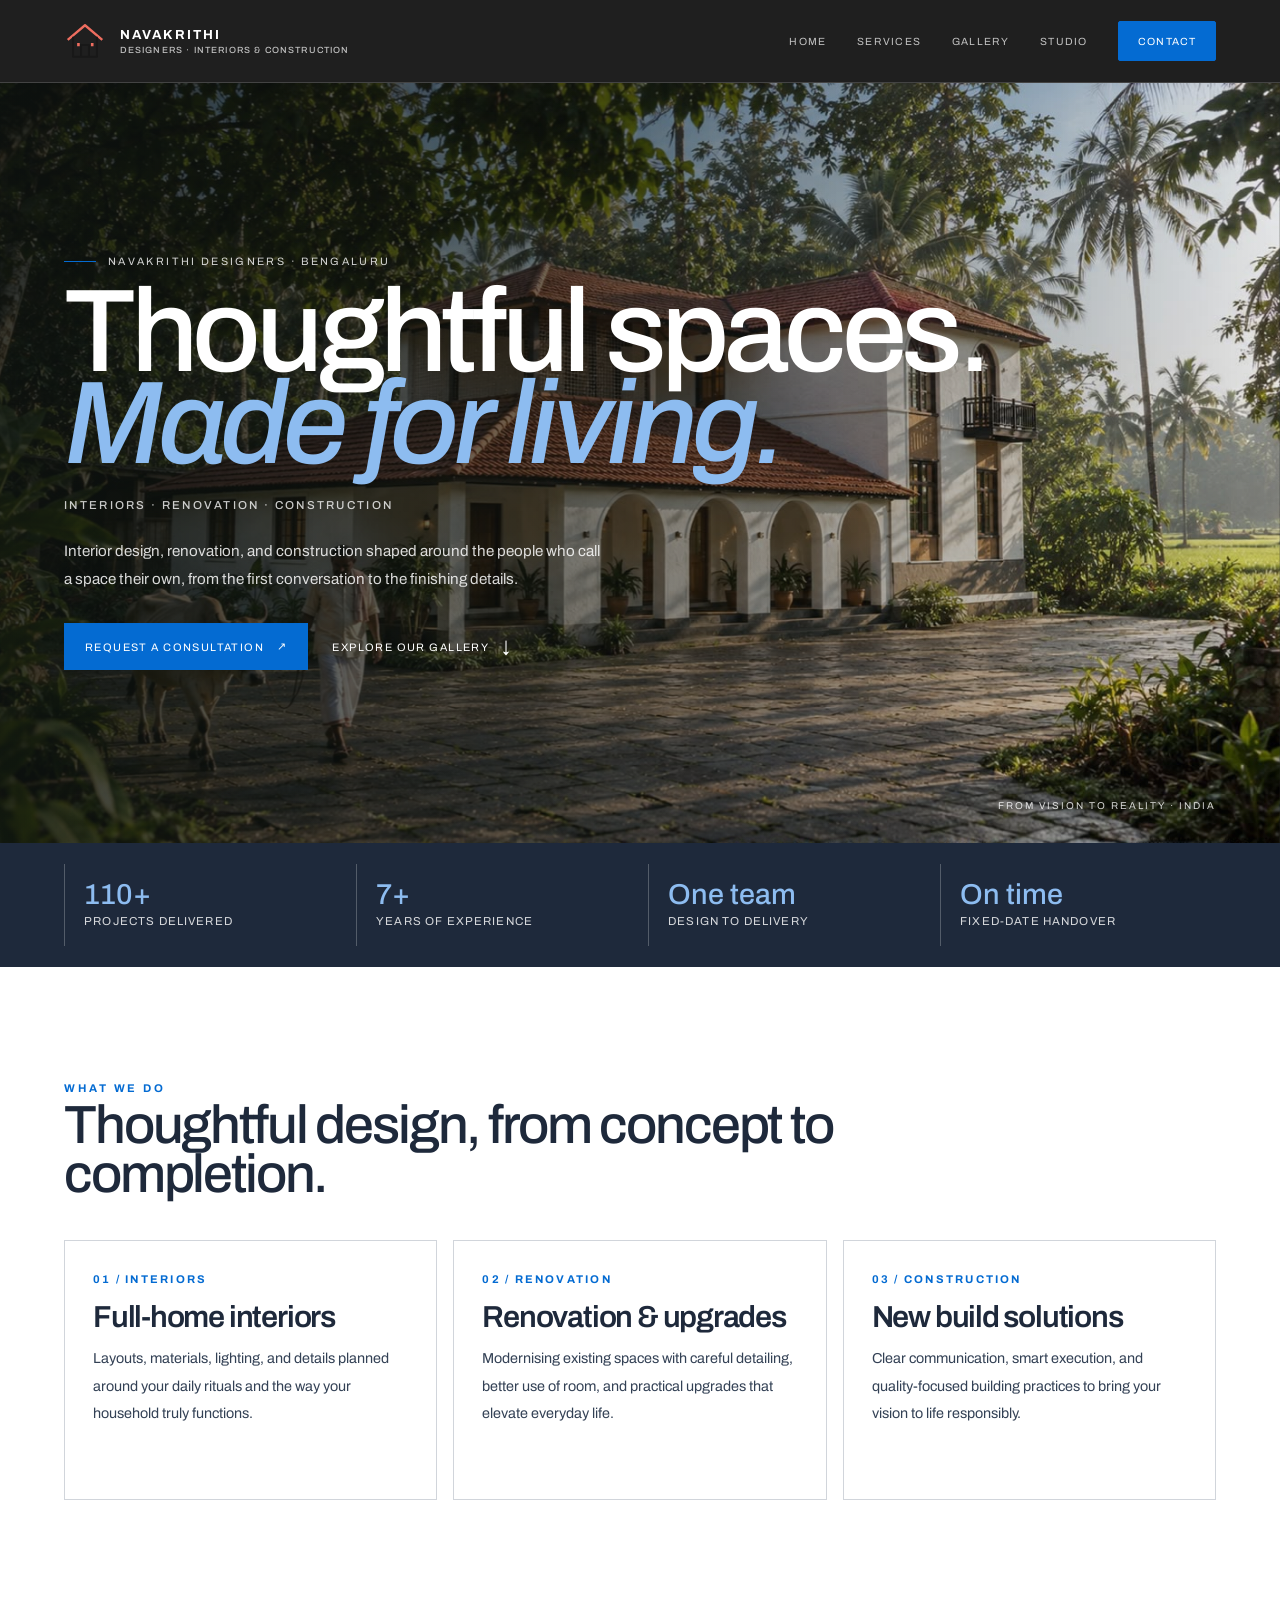
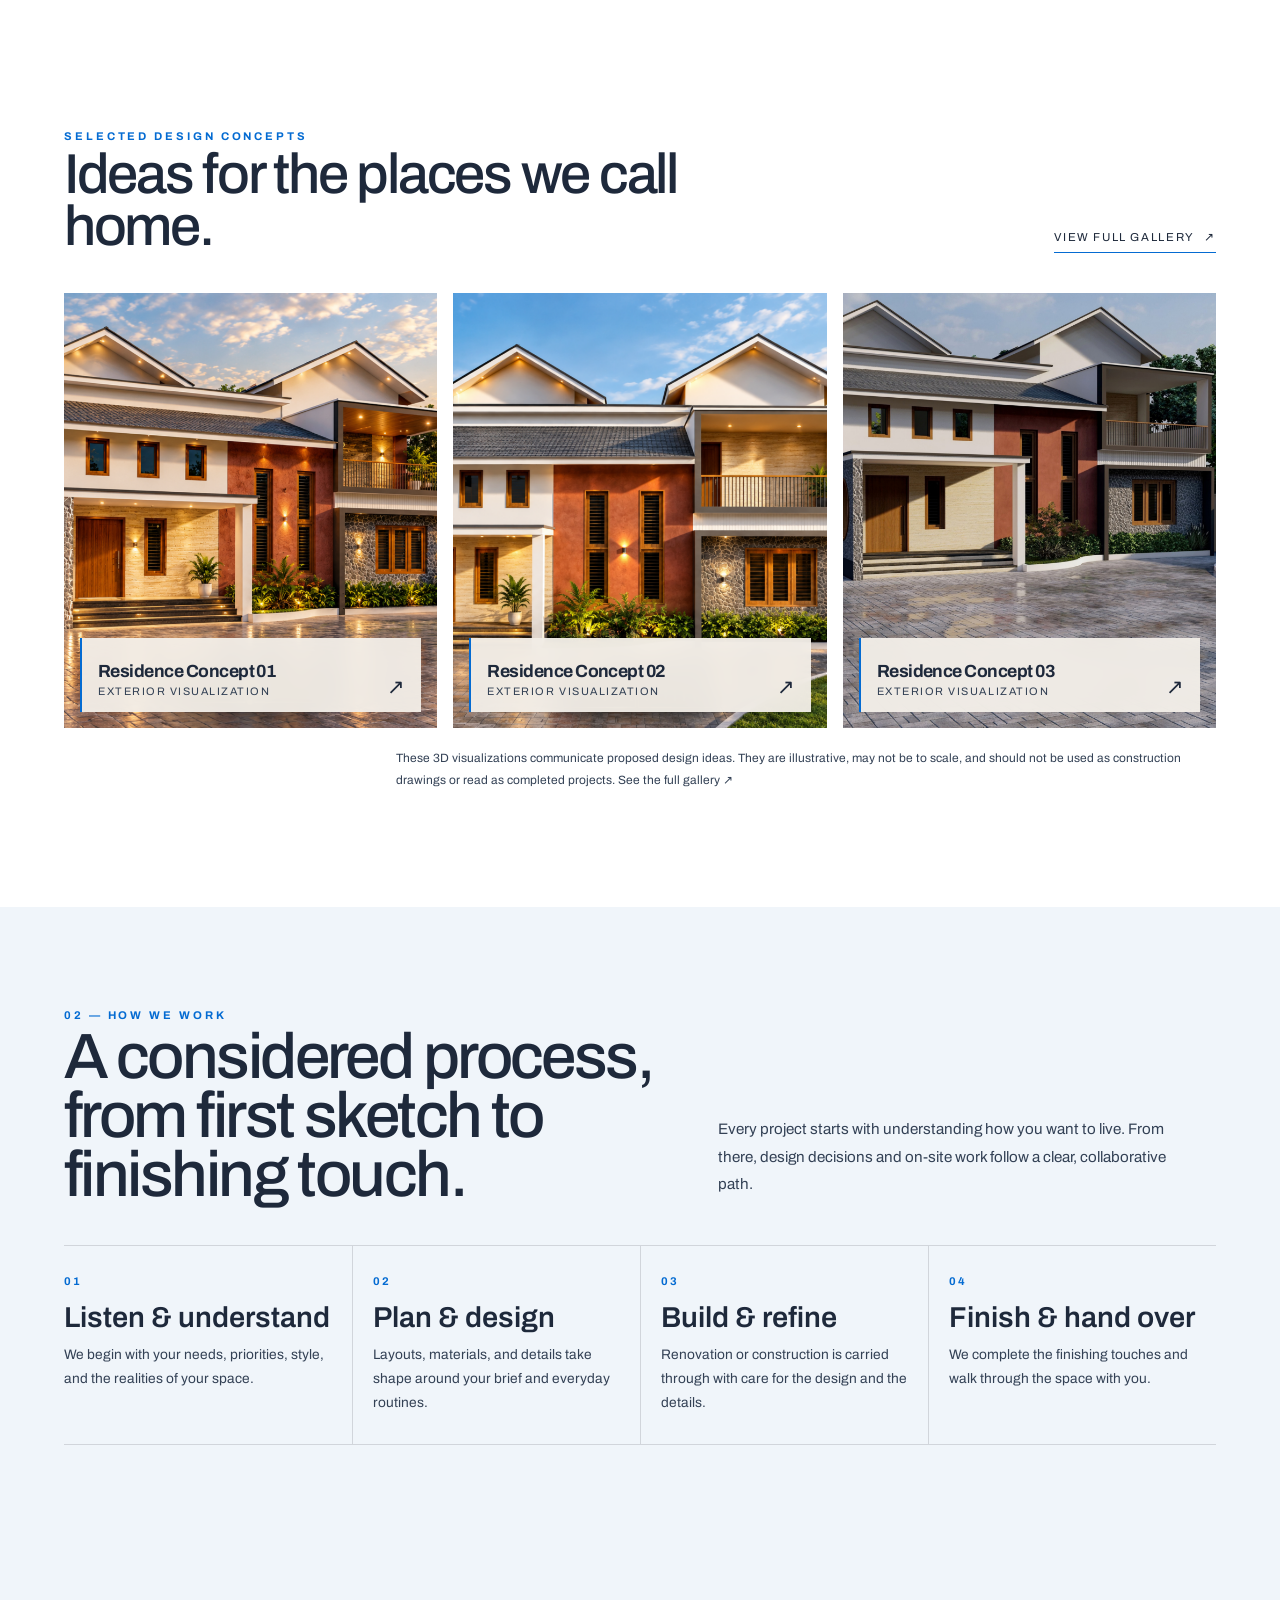
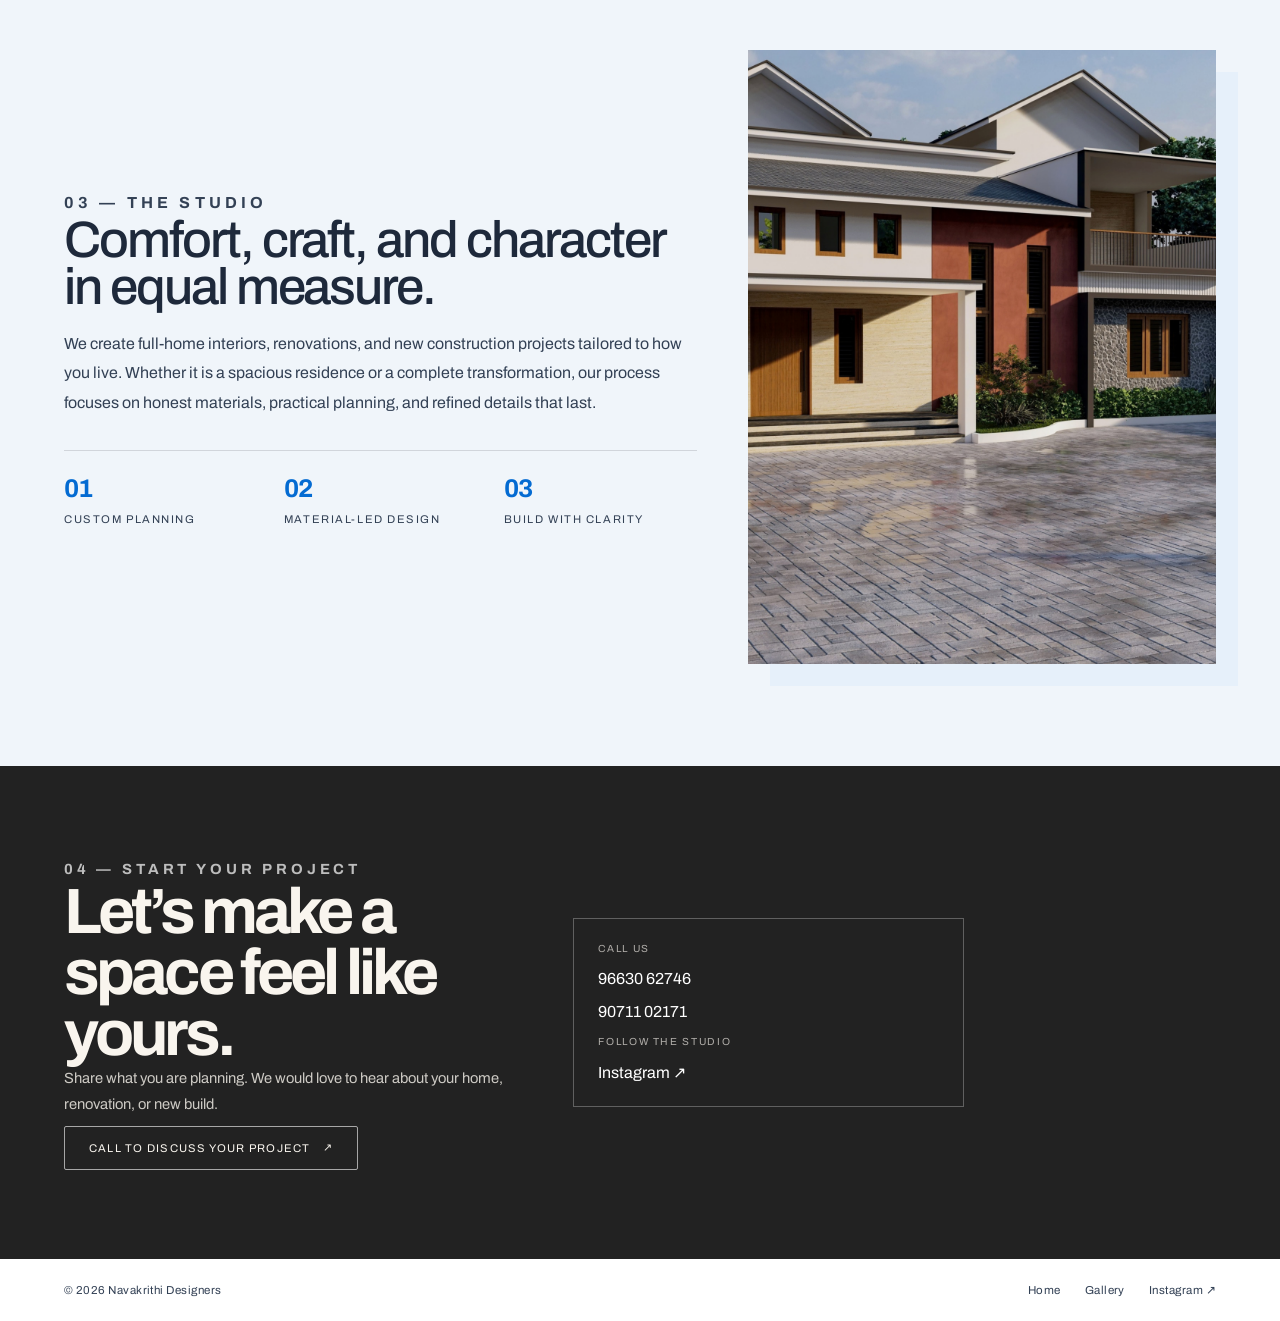
==== commit 93912e4f: "Spacing and overlappfix" ====
--- a/index.html
+++ b/index.html
@@ -958,6 +958,46 @@
       }
       .process-step + .process-step { border-top: 1px solid var(--line); }
       .contact-details { padding: 1.2rem; }
+      .hero { min-height: min(600px, calc(100svh - 72px)); padding-block: 2.5rem; }
+      .hero-inner { gap: 0.85rem; }
+      .hero-title { font-size: clamp(2.25rem, 8.5vw, 3rem); line-height: 1.04; letter-spacing: 0; }
+      .hero-kicker { font-size: 0.62rem; letter-spacing: 0.12em; }
+      .hero-subtitle { margin-top: 0; font-size: 0.68rem; letter-spacing: 0.08em; line-height: 1.5; }
+      .hero-copy { margin-top: 0; line-height: 1.65; }
+      .hero-actions { gap: 0.75rem 1rem; margin-top: 0.2rem; }
+      .proof-strip { padding-block: 0.75rem; }
+      .proof-inner { grid-template-columns: repeat(2, minmax(0, 1fr)); gap: 0; }
+      .proof-item { min-height: 68px; padding: 0.45rem 0.65rem; }
+      .proof-item:nth-child(even) { border-right: 1px solid rgba(255,255,255,0.24); }
+      .proof-item:nth-child(n+3) { border-top: 1px solid rgba(255,255,255,0.24); }
+      .proof-item strong { font-size: 1.5rem; }
+      .proof-item span { font-size: 0.63rem; letter-spacing: 0.04em; line-height: 1.4; }
+      .gallery, .services, .story, .process { padding-block: 2.25rem; }
+      .section-heading { gap: 0.75rem; margin-bottom: 1.35rem; }
+      .section-heading h2, .story-copy h2, .services > h2,
+      .process-intro h2, .contact h2 {
+        font-size: clamp(1.9rem, 7vw, 2.4rem);
+        line-height: 1.08;
+        letter-spacing: 0;
+      }
+      .gallery-grid { gap: 0.8rem; }
+      .gallery-card, .gallery-card.tall { height: min(75vw, 340px); }
+      .gallery-caption { left: 0.6rem; right: 0.6rem; bottom: 0.6rem; gap: 0.5rem; padding: 0.65rem; }
+      .gallery-caption strong { font-size: 0.95rem; }
+      .gallery-caption span { font-size: 0.6rem; letter-spacing: 0.08em; }
+      .story-grid, .contact-grid { gap: 1.25rem; }
+      .story-image { height: min(75vw, 360px); }
+      .story-stats { gap: 0.75rem; margin-top: 1.25rem; padding-top: 1rem; }
+      .stat { flex-basis: 95px; min-width: 95px; }
+      .service-grid { gap: 0.7rem; margin-top: 1.4rem; }
+      .service { padding: 1.2rem; }
+      .service h3 { font-size: 1.55rem; line-height: 1.08; letter-spacing: 0; }
+      .service p, .contact p { font-size: 0.87rem; line-height: 1.6; }
+      .process-intro { gap: 0.75rem; margin-bottom: 1.35rem; }
+      .process-step h3 { font-size: 1.45rem; line-height: 1.08; letter-spacing: 0; }
+      .contact-details { gap: 0.75rem; padding: 1rem; }
+      .site-footer { gap: 0.75rem; padding-block: 1rem 1.4rem; }
+      .footer-links { gap: 0.9rem; }
     }
   </style>
 </head>
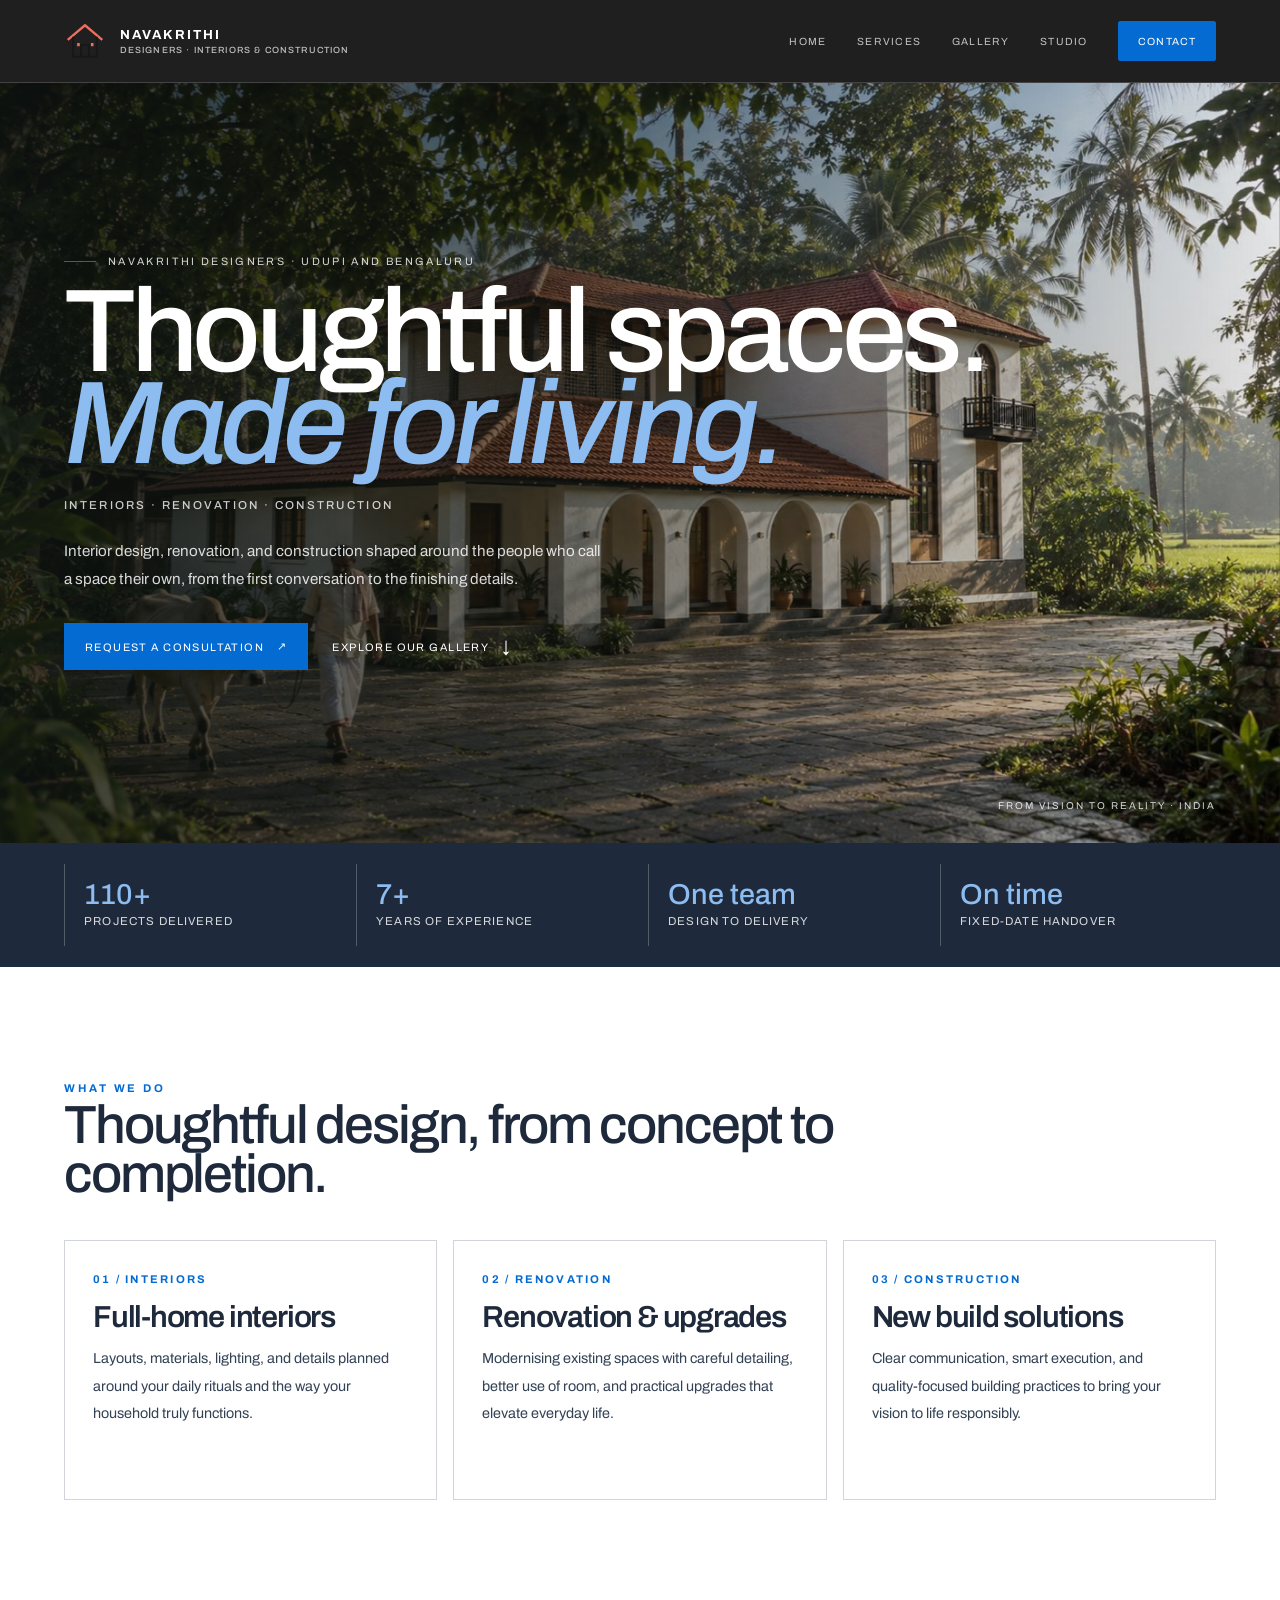
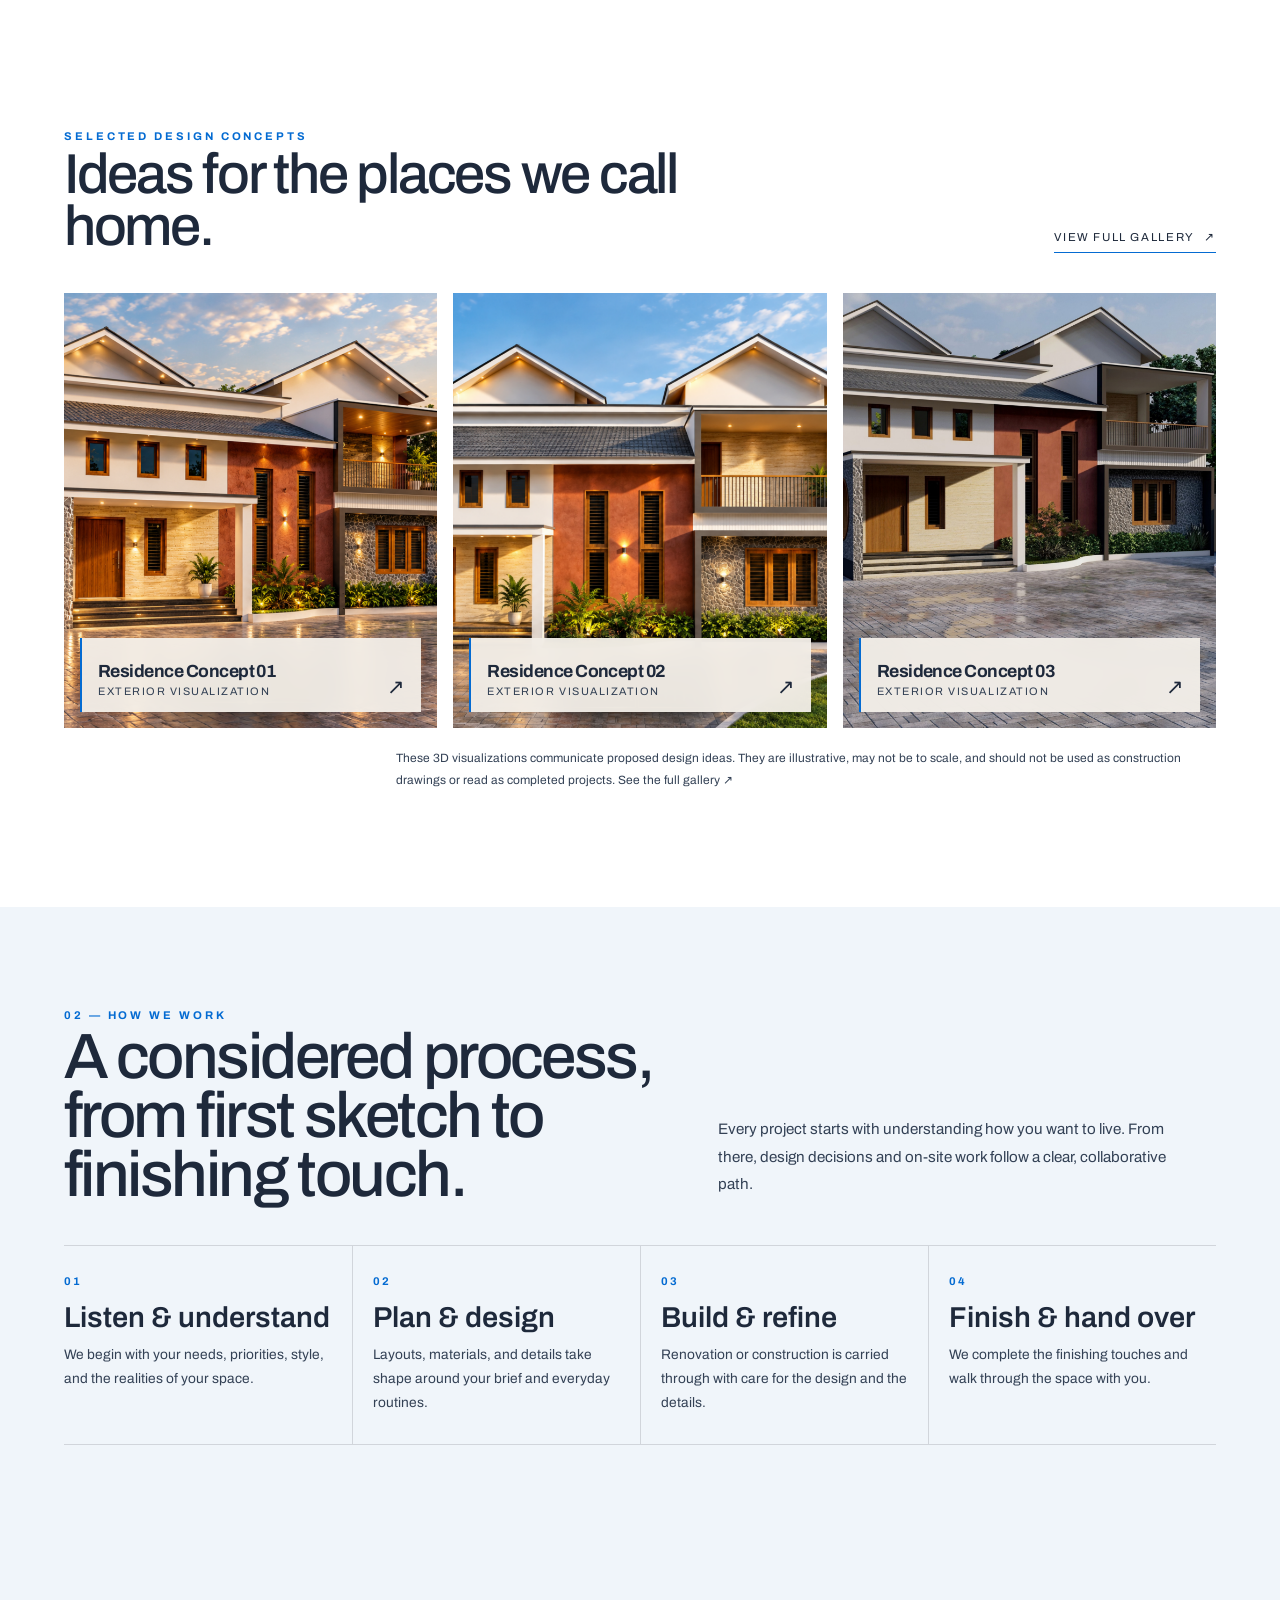
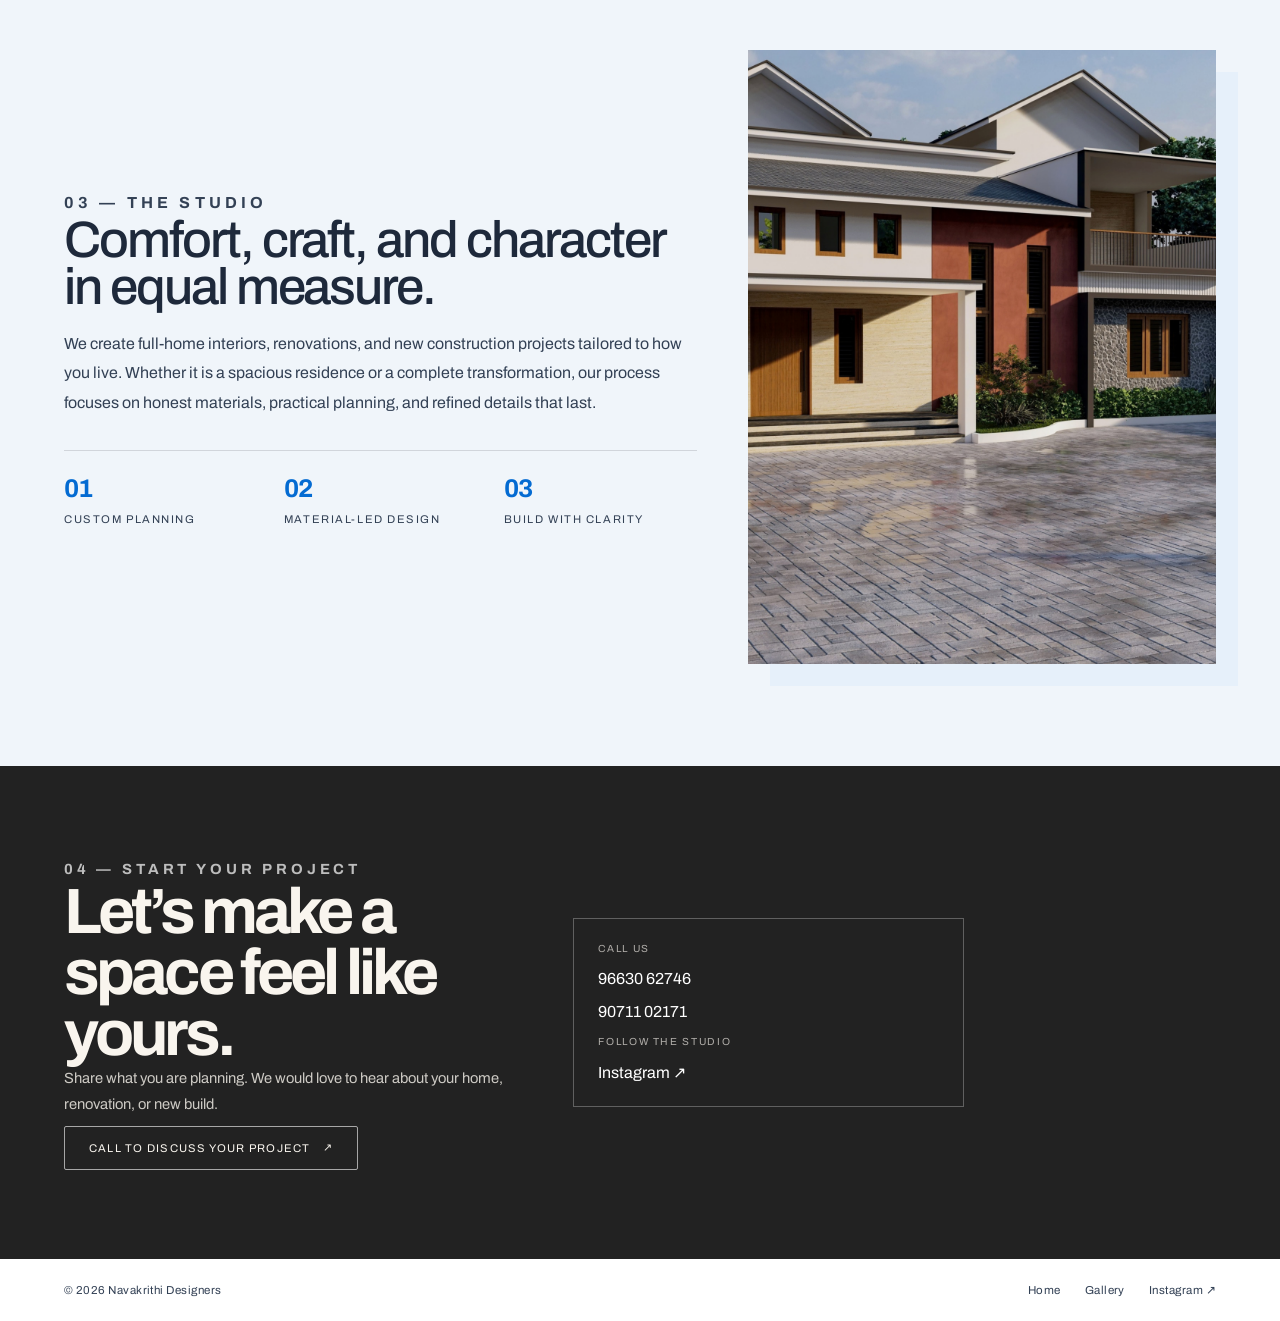
==== commit fd49f9b3: "location upate" ====
--- a/index.html
+++ b/index.html
@@ -1026,7 +1026,7 @@
       </div>
       <div class="hero-shade" aria-hidden="true"></div>
       <div class="hero-inner">
-        <p class="hero-kicker">Navakrithi Designers · Bengaluru</p>
+        <p class="hero-kicker">Navakrithi Designers · Udupi and Bengaluru</p>
         <h1 class="hero-title">Thoughtful spaces.<br><em>Made for living.</em></h1>
         <p class="hero-subtitle">Interiors · Renovation · Construction</p>
 
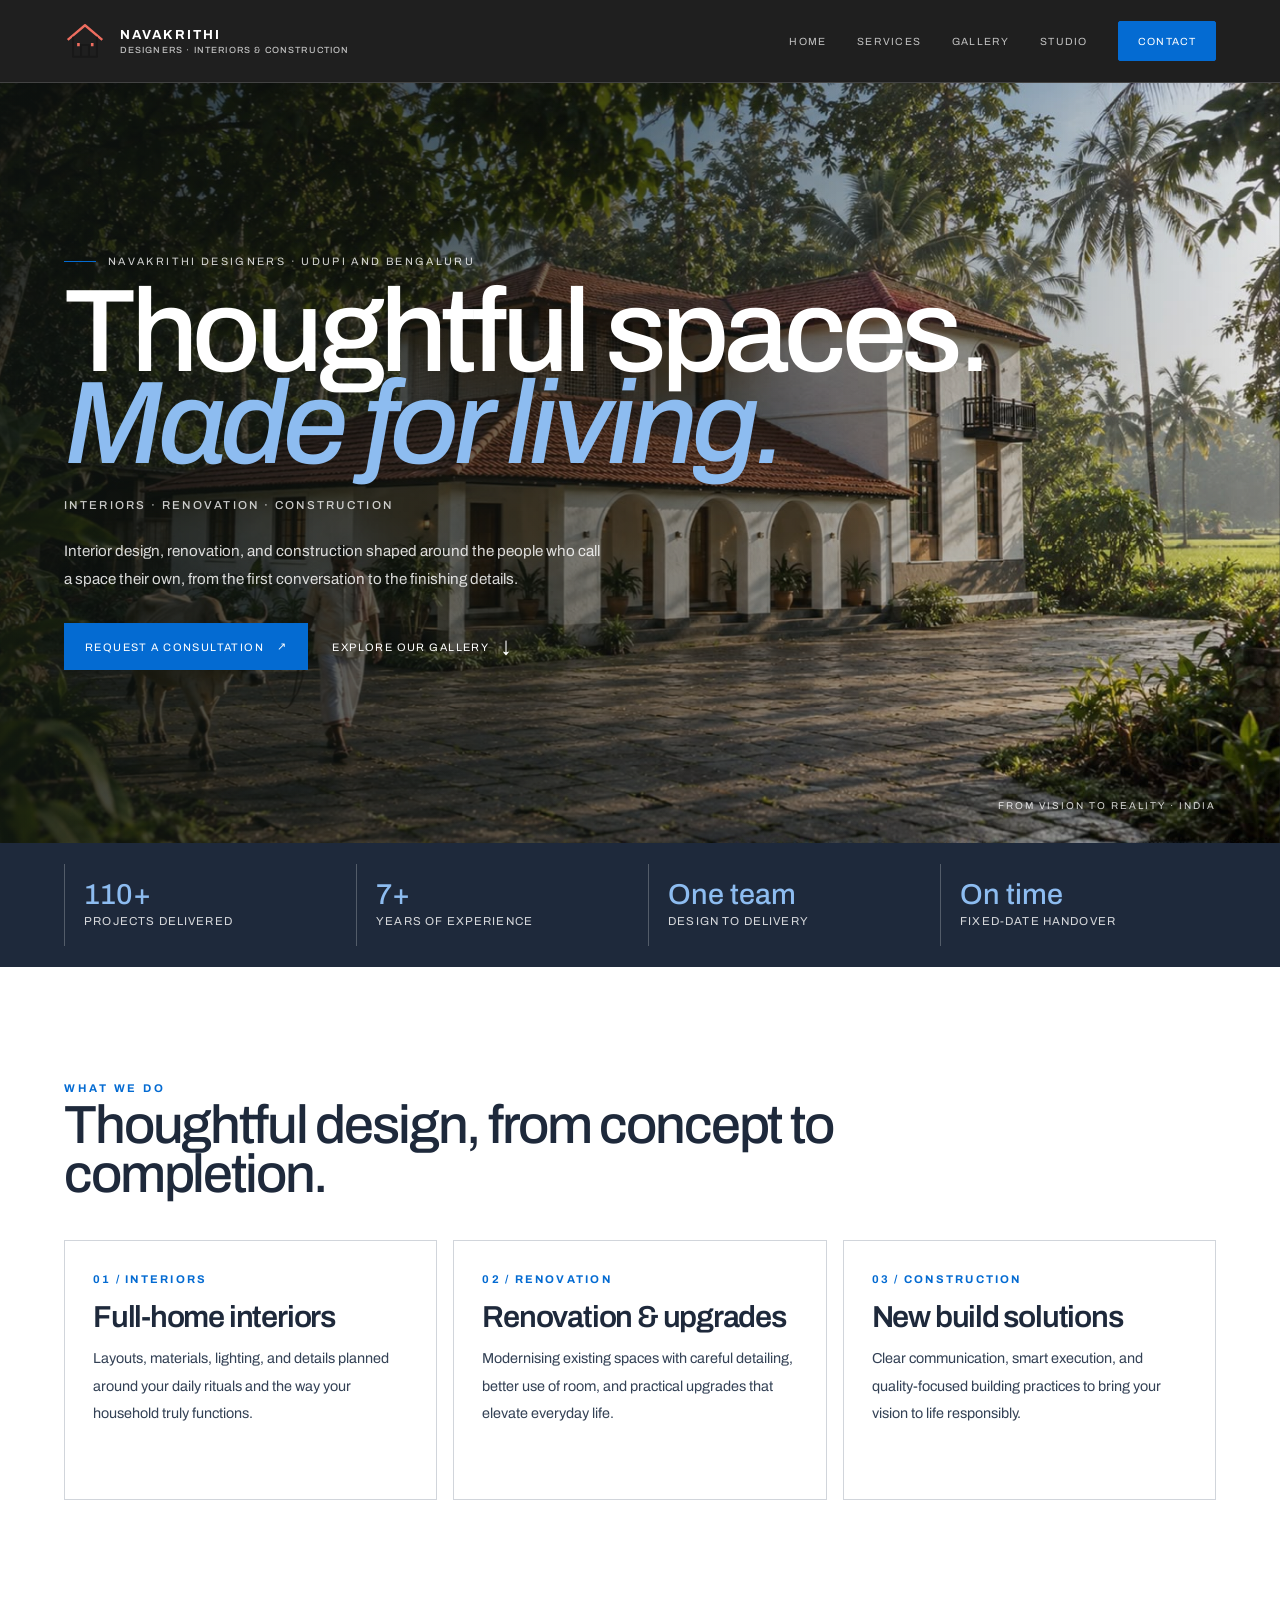
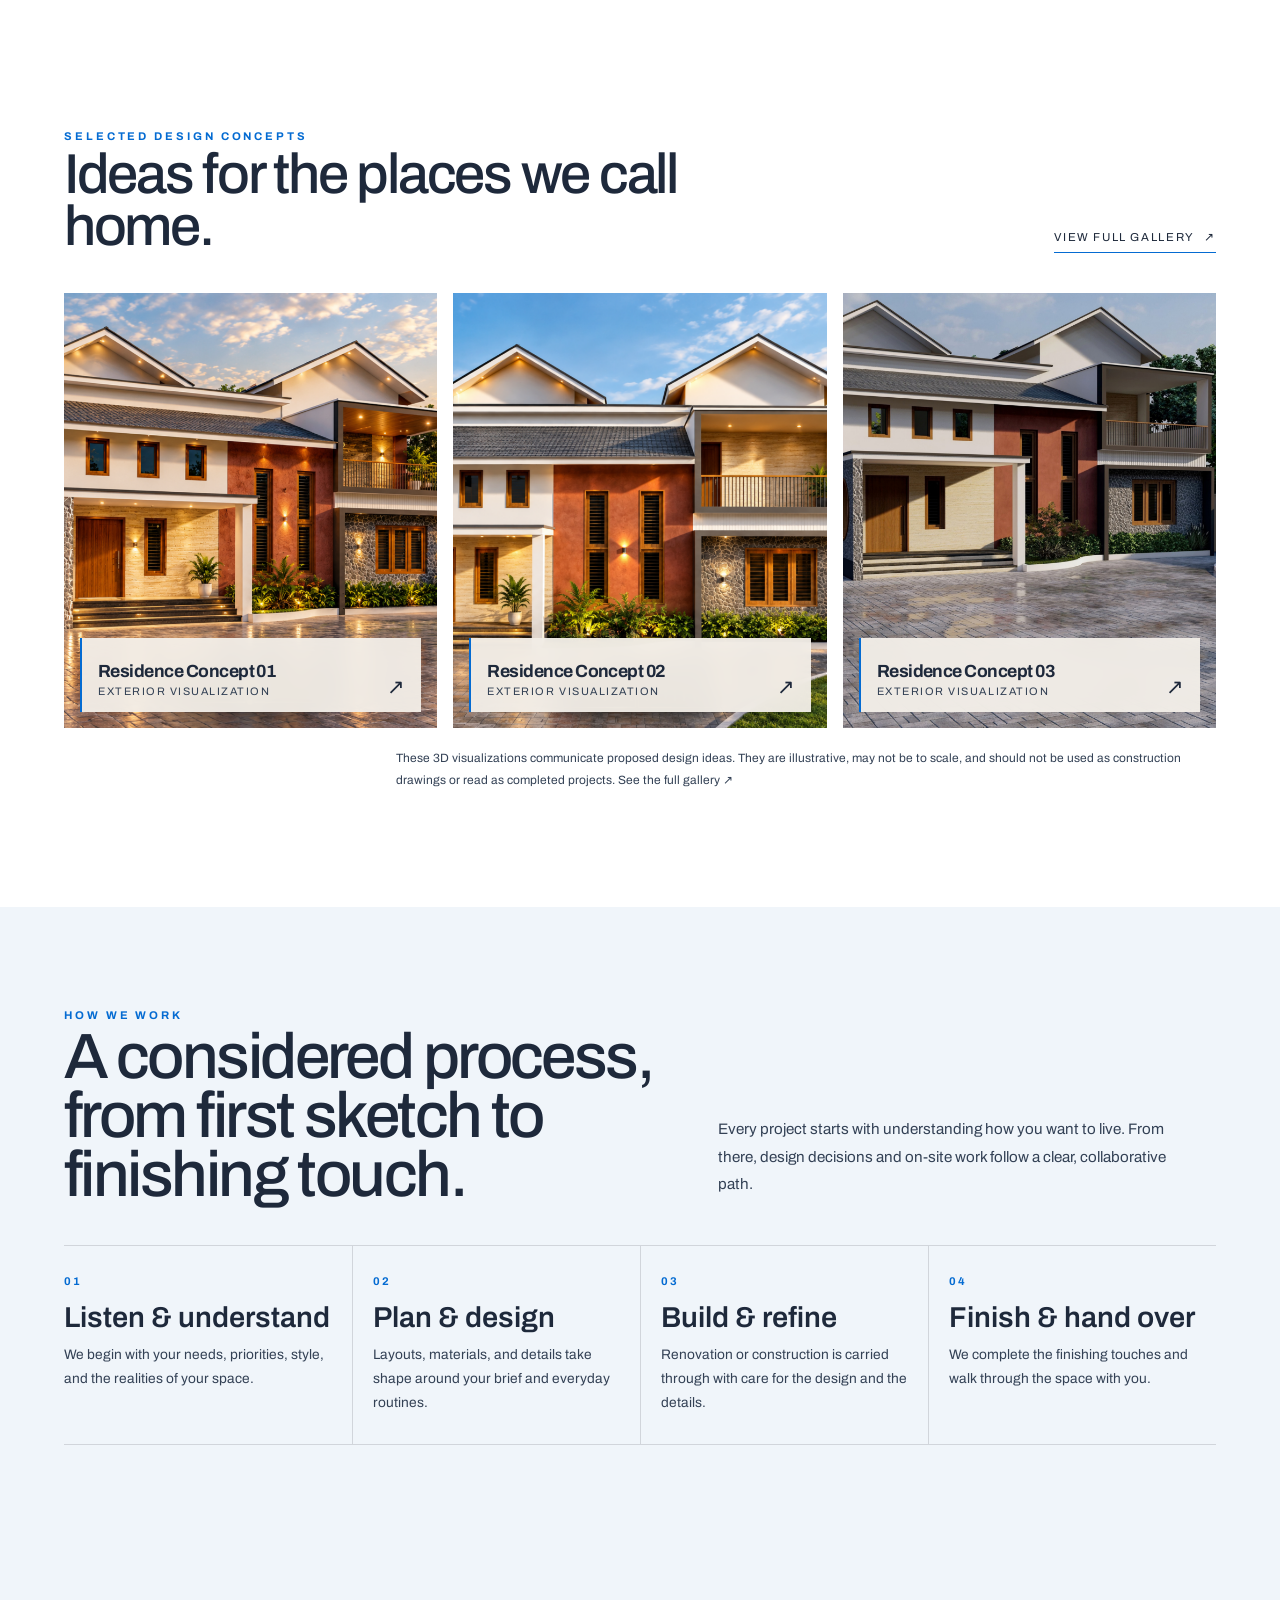
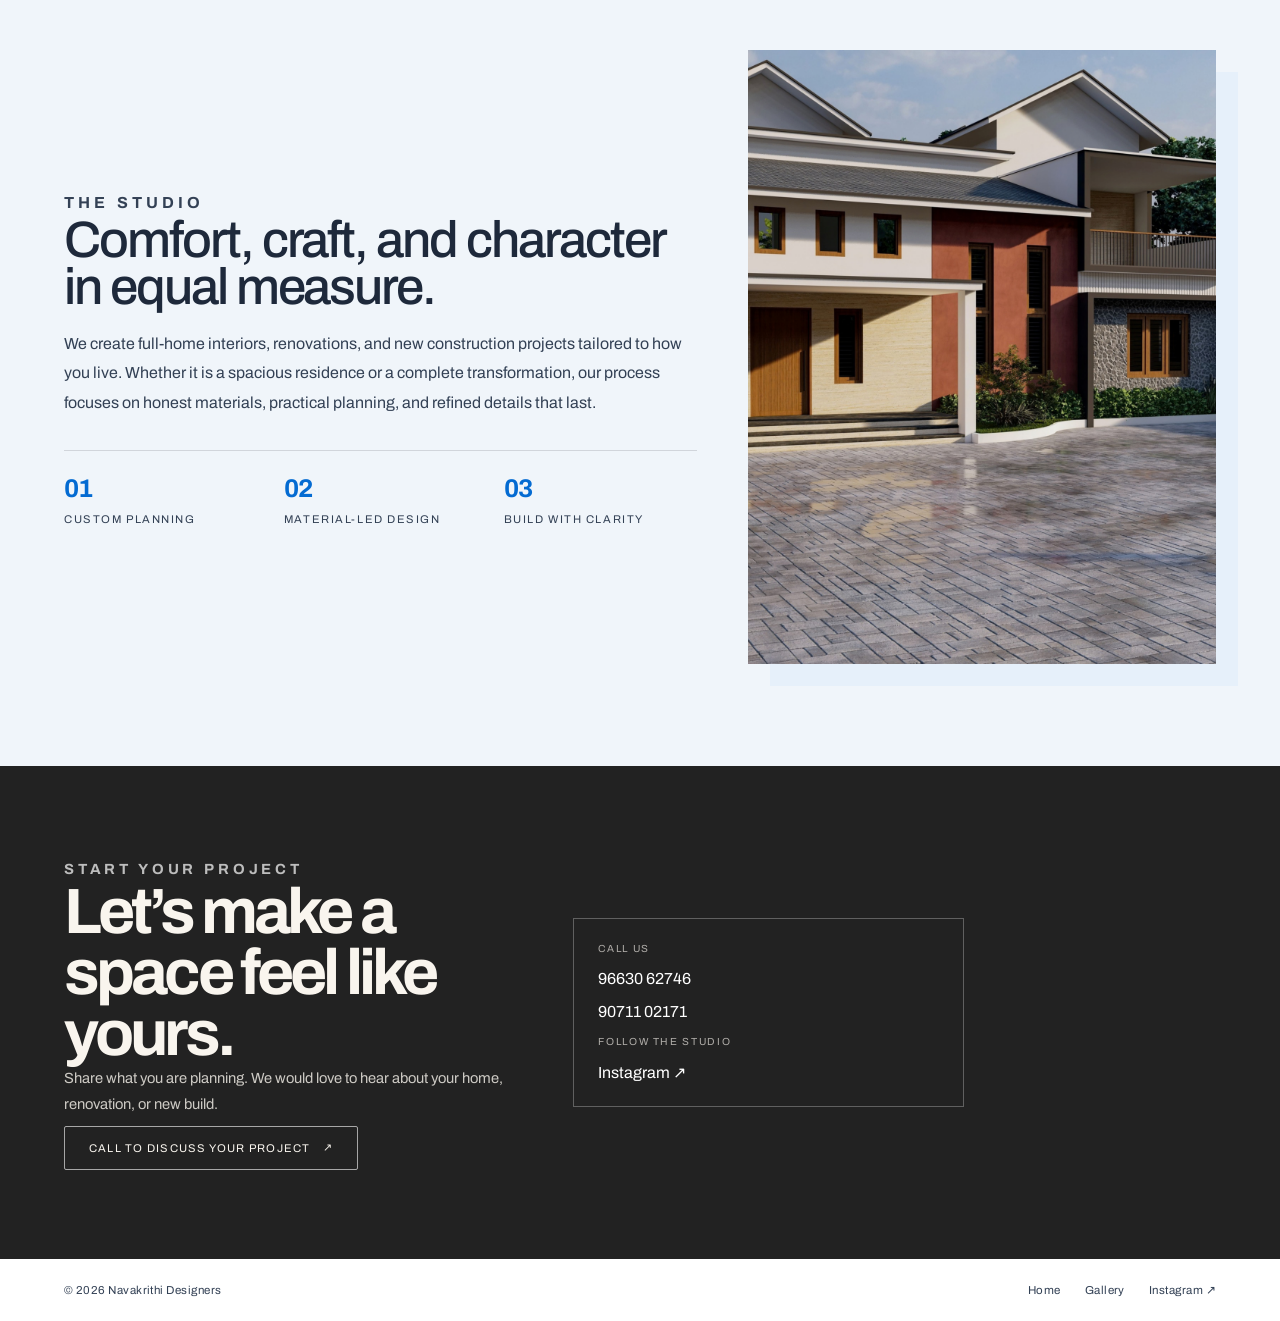
==== commit c3eed779: "Update gallery elevation and kitchen images" ====
--- a/index.html
+++ b/index.html
@@ -1099,7 +1099,7 @@
       <div class="wrap">
         <div class="process-intro">
           <div>
-            <p class="section-label">02 — How we work</p>
+            <p class="section-label">How we work</p>
             <h2>A considered process, from first sketch to finishing touch.</h2>
           </div>
           <p>Every project starts with understanding how you want to live. From there, design decisions and on-site work follow a clear, collaborative path.</p>
@@ -1116,7 +1116,7 @@
     <section class="story wrap" id="about">
       <div class="story-grid">
         <div class="story-copy">
-          <p class="section-label">03 — The studio</p>
+          <p class="section-label">The studio</p>
           <h2>Comfort, craft, and character in equal measure.</h2>
           <p>We create full-home interiors, renovations, and new construction projects tailored to how you live. Whether it is a spacious residence or a complete transformation, our process focuses on honest materials, practical planning, and refined details that last.</p>
           <div class="story-stats">
@@ -1155,7 +1155,7 @@
       <div class="wrap contact-wrap">
         <div class="contact-grid">
           <div>
-            <p class="section-label">04 — Start your project</p>
+            <p class="section-label">Start your project</p>
             <h2>Let’s make a space feel like yours.</h2>
             <p>Share what you are planning. We would love to hear about your home, renovation, or new build.</p>
             <a class="contact-link" href="tel:9663062746">Call to discuss your project <span aria-hidden="true">↗</span></a>
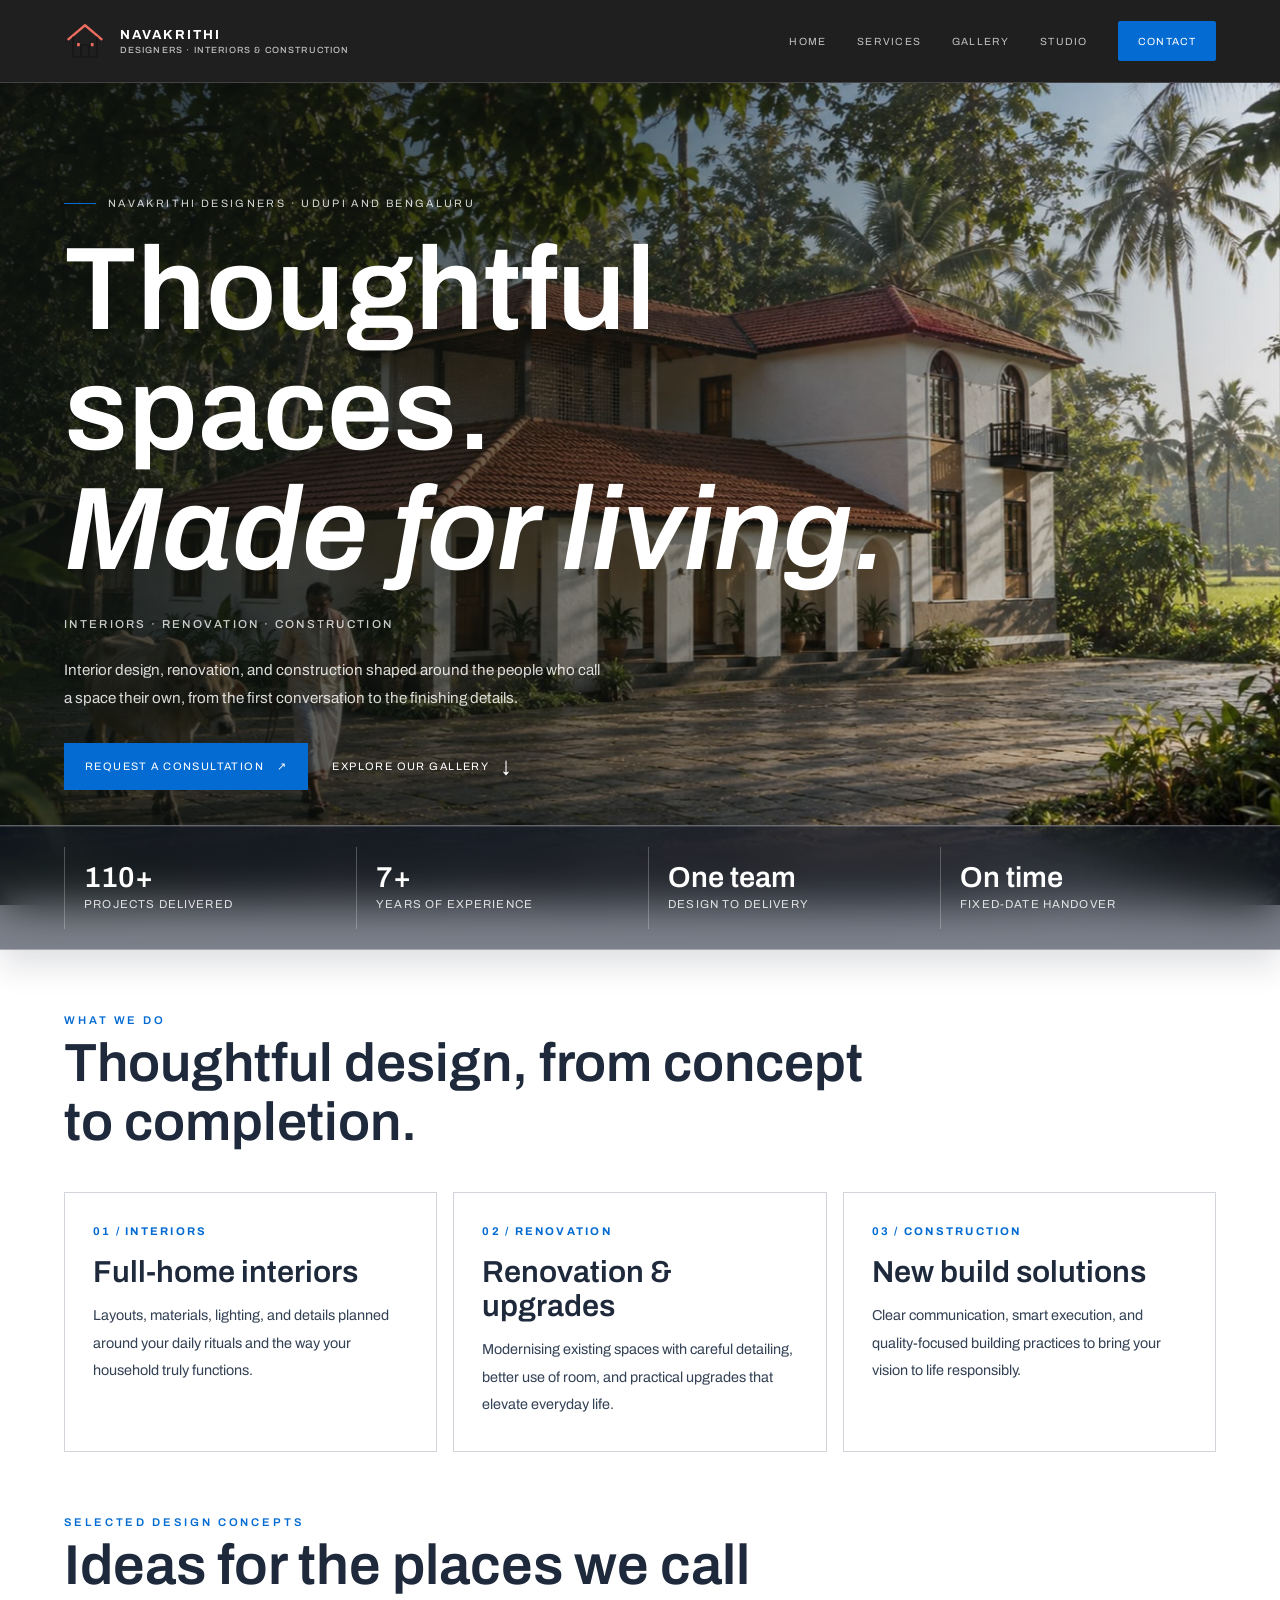
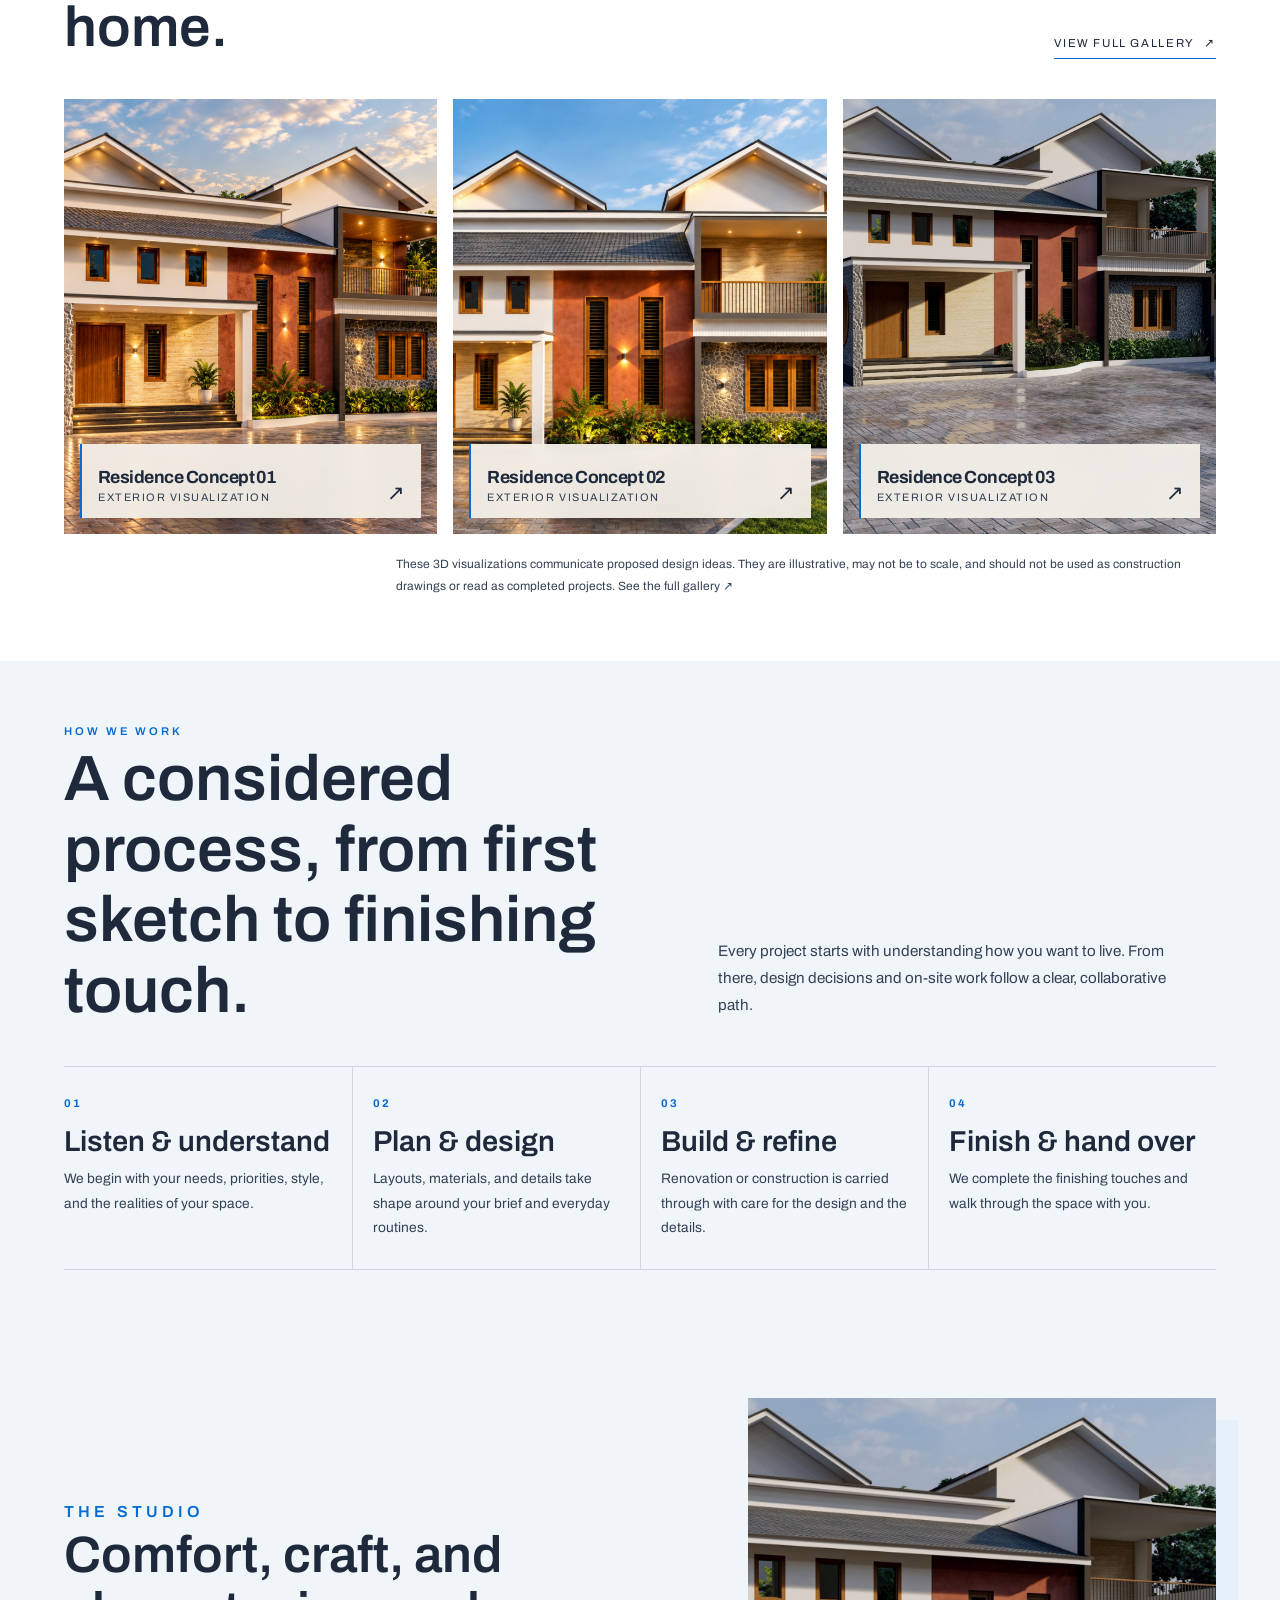
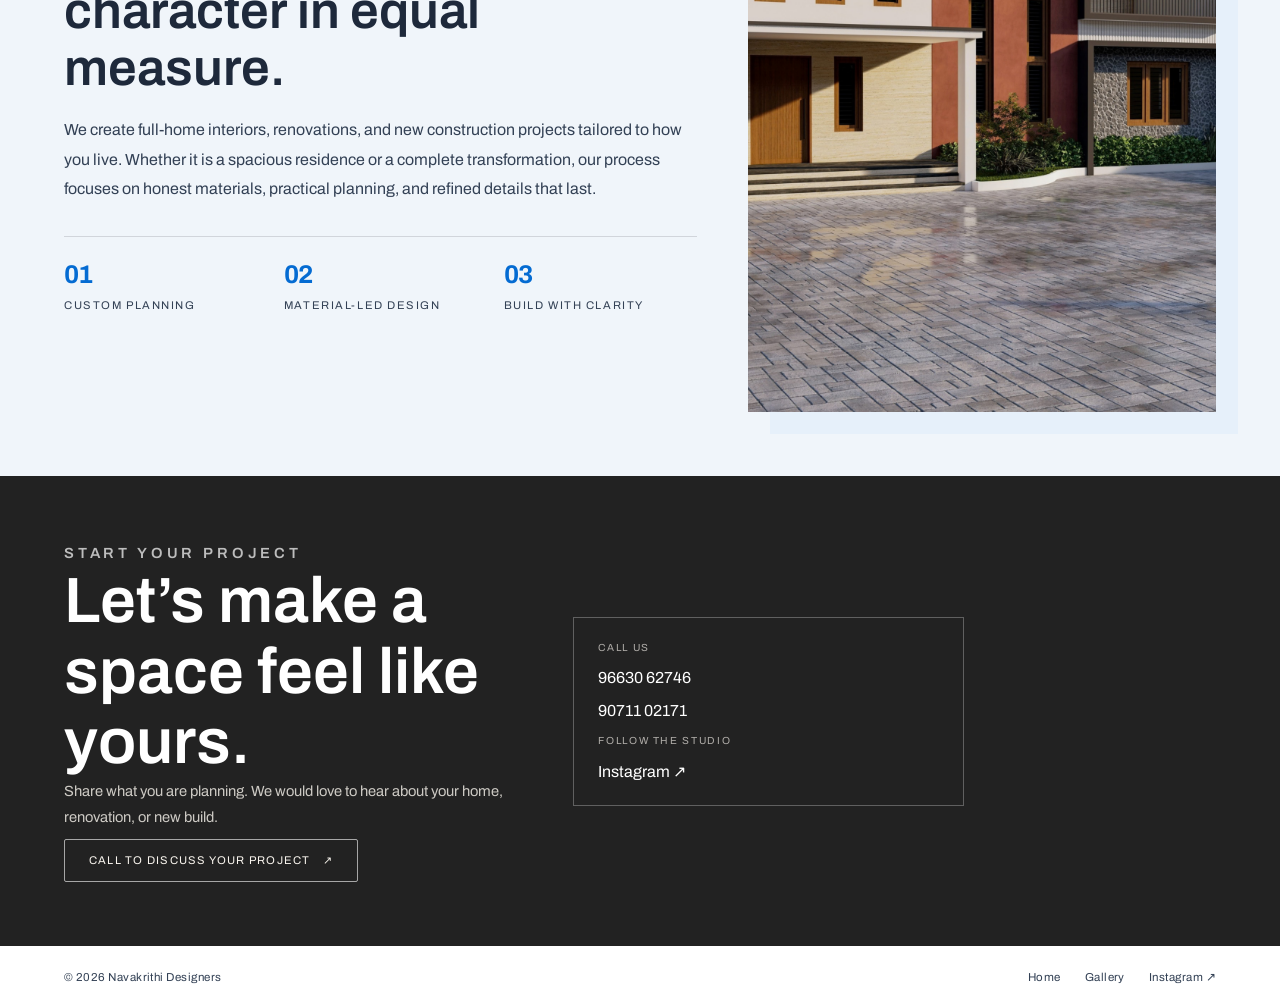
==== commit 5bf59aef: "Polish homepage spacing and stats animation" ====
--- a/index.html
+++ b/index.html
@@ -22,6 +22,7 @@
       --olive: #222222;
       --shadow: rgba(17, 24, 39, 0.08);
       --gutter: clamp(1.25rem, 5vw, 6rem);
+      --section-space: clamp(2.25rem, 5vw, 4rem);
       --sans: "Archivo", Arial, sans-serif;
       --serif: var(--sans);
     }
@@ -798,8 +799,15 @@
     .hero-stamp { writing-mode: horizontal-tb; }
 
     .proof-strip {
+      position: relative;
+      z-index: 2;
+      margin-top: -5rem;
       padding-block: 1.3rem;
-      background: var(--ink);
+      border-block: 1px solid rgba(255,255,255,0.32);
+      background: rgba(15,23,42,0.54);
+      box-shadow: inset 0 1px rgba(255,255,255,0.14), 0 14px 32px rgba(15,23,42,0.14);
+      -webkit-backdrop-filter: blur(22px) saturate(135%);
+      backdrop-filter: blur(22px) saturate(135%);
       color: #fff;
     }
     .proof-inner {
@@ -829,6 +837,19 @@
       letter-spacing: 0.1em;
       line-height: 1.5;
       text-transform: uppercase;
+    }
+    .proof-strip.is-visible { animation: proof-bar-in 650ms ease-out both; }
+    .proof-strip.is-visible .proof-item { animation: proof-item-in 500ms ease-out both; }
+    .proof-strip.is-visible .proof-item:nth-child(2) { animation-delay: 80ms; }
+    .proof-strip.is-visible .proof-item:nth-child(3) { animation-delay: 160ms; }
+    .proof-strip.is-visible .proof-item:nth-child(4) { animation-delay: 240ms; }
+    @keyframes proof-bar-in {
+      from { opacity: 0.65; transform: translateY(12px); }
+      to { opacity: 1; transform: translateY(0); }
+    }
+    @keyframes proof-item-in {
+      from { opacity: 0; transform: translateY(8px); }
+      to { opacity: 1; transform: translateY(0); }
     }
 
     .gallery-grid {
@@ -999,6 +1020,34 @@
       .site-footer { gap: 0.75rem; padding-block: 1rem 1.4rem; }
       .footer-links { gap: 0.9rem; }
     }
+
+    .gallery, .services, .story, .process, .contact { padding-block: var(--section-space); }
+    #services { padding-block-end: clamp(1.5rem, 2.5vw, 2.5rem); }
+    #projects { padding-block-start: clamp(1.5rem, 2.5vw, 2.5rem); }
+
+    .section-label { color: var(--accent); font-weight: 600; }
+    .story-copy > p.section-label { color: var(--accent); }
+    .section-heading h2,
+    .story-copy h2,
+    .services > h2,
+    .process-intro h2,
+    .contact h2 {
+      color: var(--ink);
+      font-family: var(--sans);
+      font-weight: 600;
+      letter-spacing: 0;
+      line-height: 1.1;
+    }
+    .contact h2 { color: #fff; }
+    .hero-title { font-weight: 600; letter-spacing: 0; line-height: 1.02; }
+    .hero-title em { color: inherit; font-weight: 600; }
+    .proof-item strong { color: #fff; font-family: var(--sans); font-weight: 600; letter-spacing: 0; }
+    .service h3, .process-step h3 { font-family: var(--sans); font-weight: 600; letter-spacing: 0; line-height: 1.12; }
+    #services {
+      padding-block-start: var(--section-space);
+      padding-block-end: clamp(1.5rem, 2.5vw, 2.5rem);
+    }
+    #projects { padding-block-start: clamp(1.5rem, 2.5vw, 2.5rem); }
   </style>
 </head>
 <body>
@@ -1043,8 +1092,8 @@
 
     <section class="proof-strip" aria-label="Navakrithi project experience">
       <div class="wrap proof-inner">
-        <div class="proof-item"><strong>110+</strong><span>Projects delivered</span></div>
-        <div class="proof-item"><strong>7+</strong><span>Years of experience</span></div>
+        <div class="proof-item"><strong data-count="110">110+</strong><span>Projects delivered</span></div>
+        <div class="proof-item"><strong data-count="7">7+</strong><span>Years of experience</span></div>
         <div class="proof-item"><strong>One team</strong><span>Design to delivery</span></div>
         <div class="proof-item"><strong>On time</strong><span>Fixed-date handover</span></div>
       </div>
@@ -1202,6 +1251,41 @@
 
     const year = document.getElementById('year');
     if (year) year.textContent = new Date().getFullYear();
+
+    const proofStrip = document.querySelector('.proof-strip');
+    if (proofStrip) {
+      const prefersReducedMotion = window.matchMedia('(prefers-reduced-motion: reduce)').matches;
+      const revealProof = () => {
+        proofStrip.classList.add('is-visible');
+        if (prefersReducedMotion) return;
+
+        proofStrip.querySelectorAll('[data-count]').forEach((counter) => {
+          const target = Number(counter.dataset.count);
+          const suffix = counter.textContent.replace(/^\d+/, '');
+          const startTime = performance.now();
+          const duration = 900;
+          const updateCount = (now) => {
+            const progress = Math.min((now - startTime) / duration, 1);
+            const eased = 1 - Math.pow(1 - progress, 3);
+            counter.textContent = `${Math.round(target * eased)}${suffix}`;
+            if (progress < 1) requestAnimationFrame(updateCount);
+          };
+          requestAnimationFrame(updateCount);
+        });
+      };
+
+      if ('IntersectionObserver' in window) {
+        const proofObserver = new IntersectionObserver((entries) => {
+          if (entries.some((entry) => entry.isIntersecting)) {
+            revealProof();
+            proofObserver.disconnect();
+          }
+        }, { threshold: 0.25 });
+        proofObserver.observe(proofStrip);
+      } else {
+        revealProof();
+      }
+    }
   </script>
 </body>
 </html>
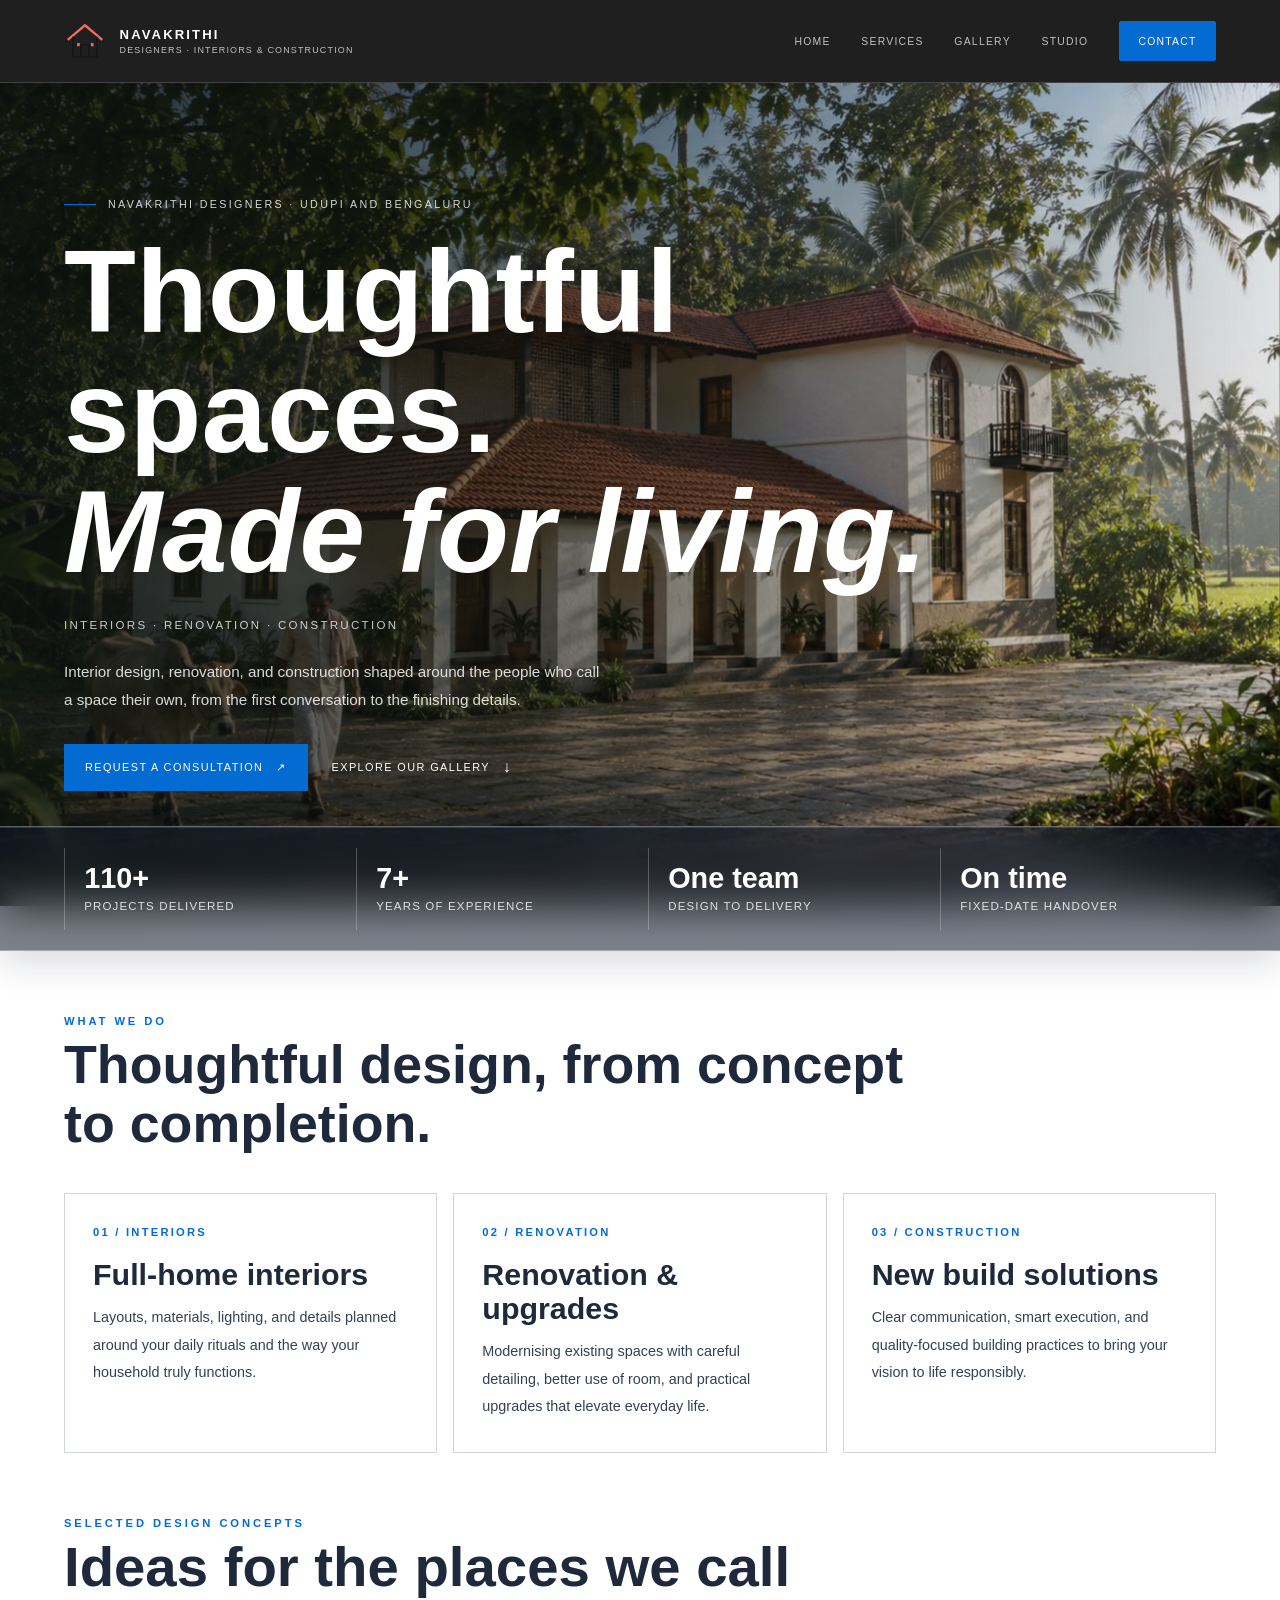
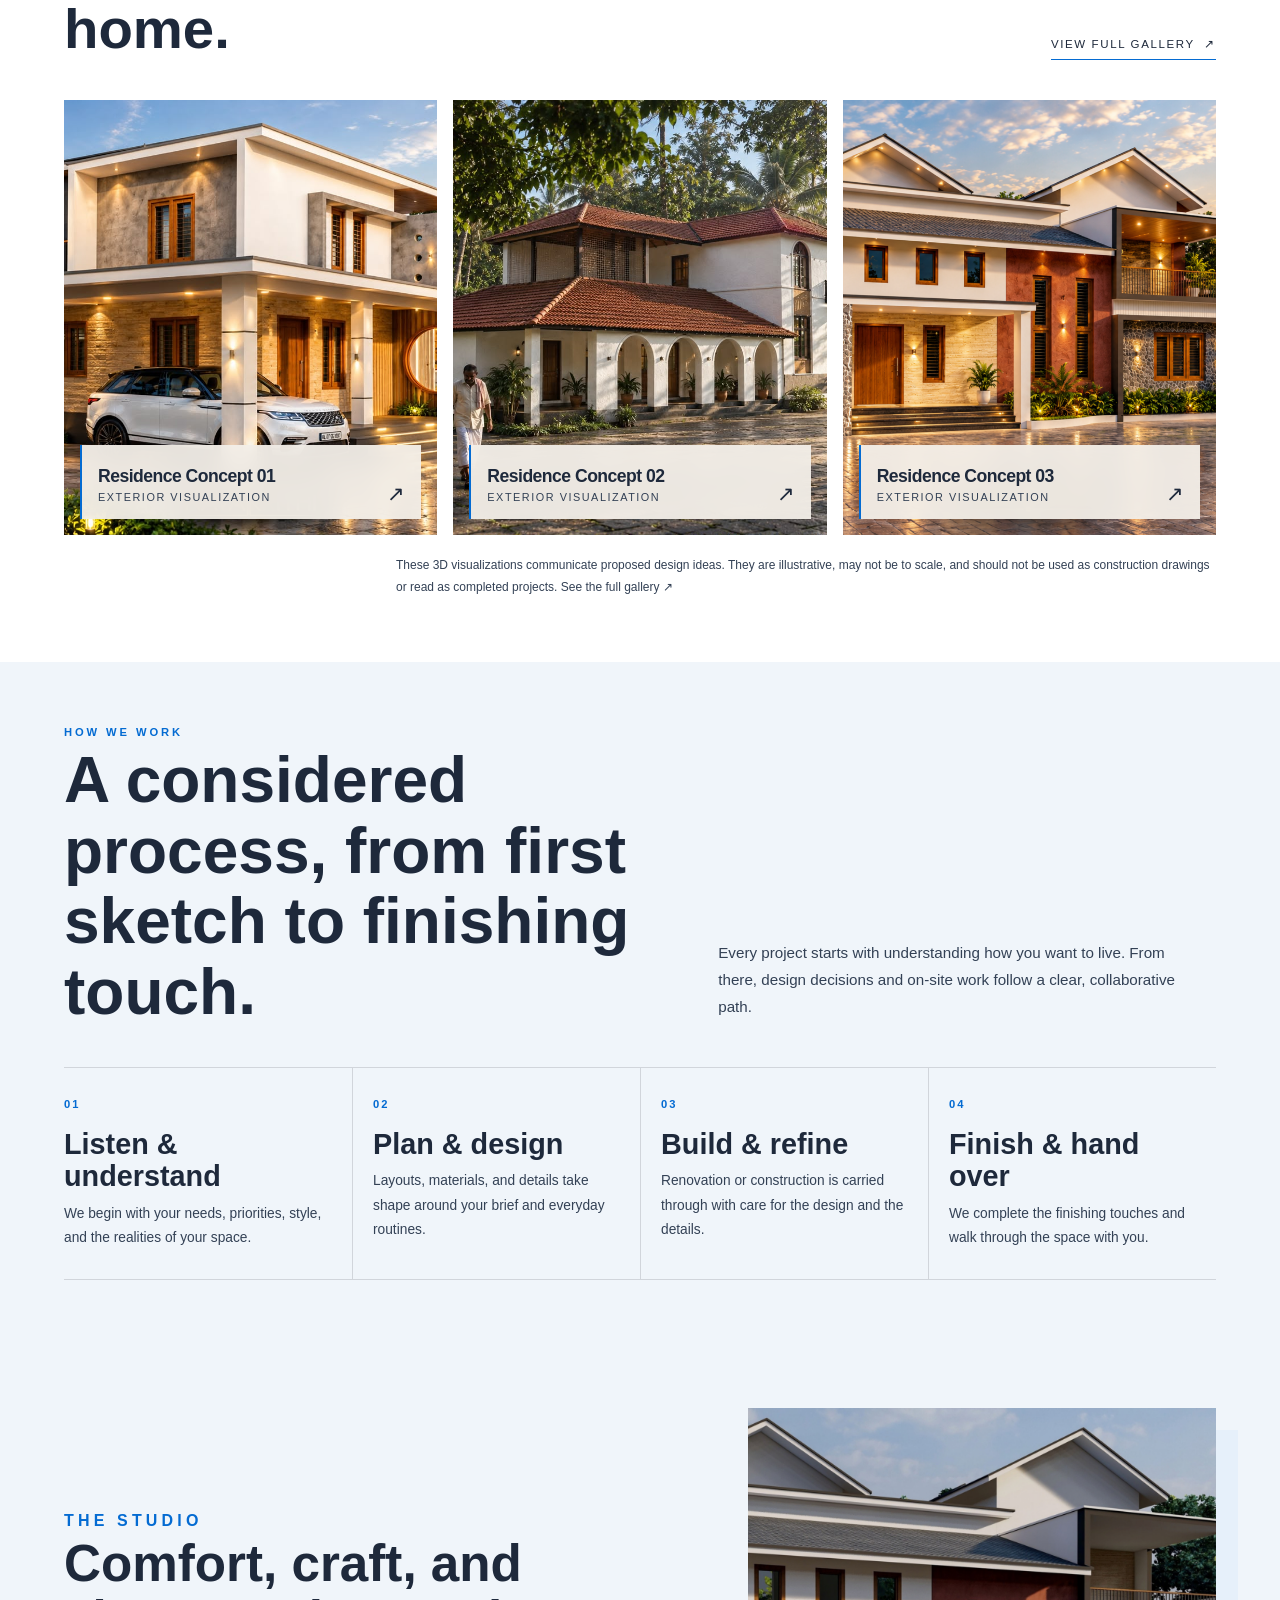
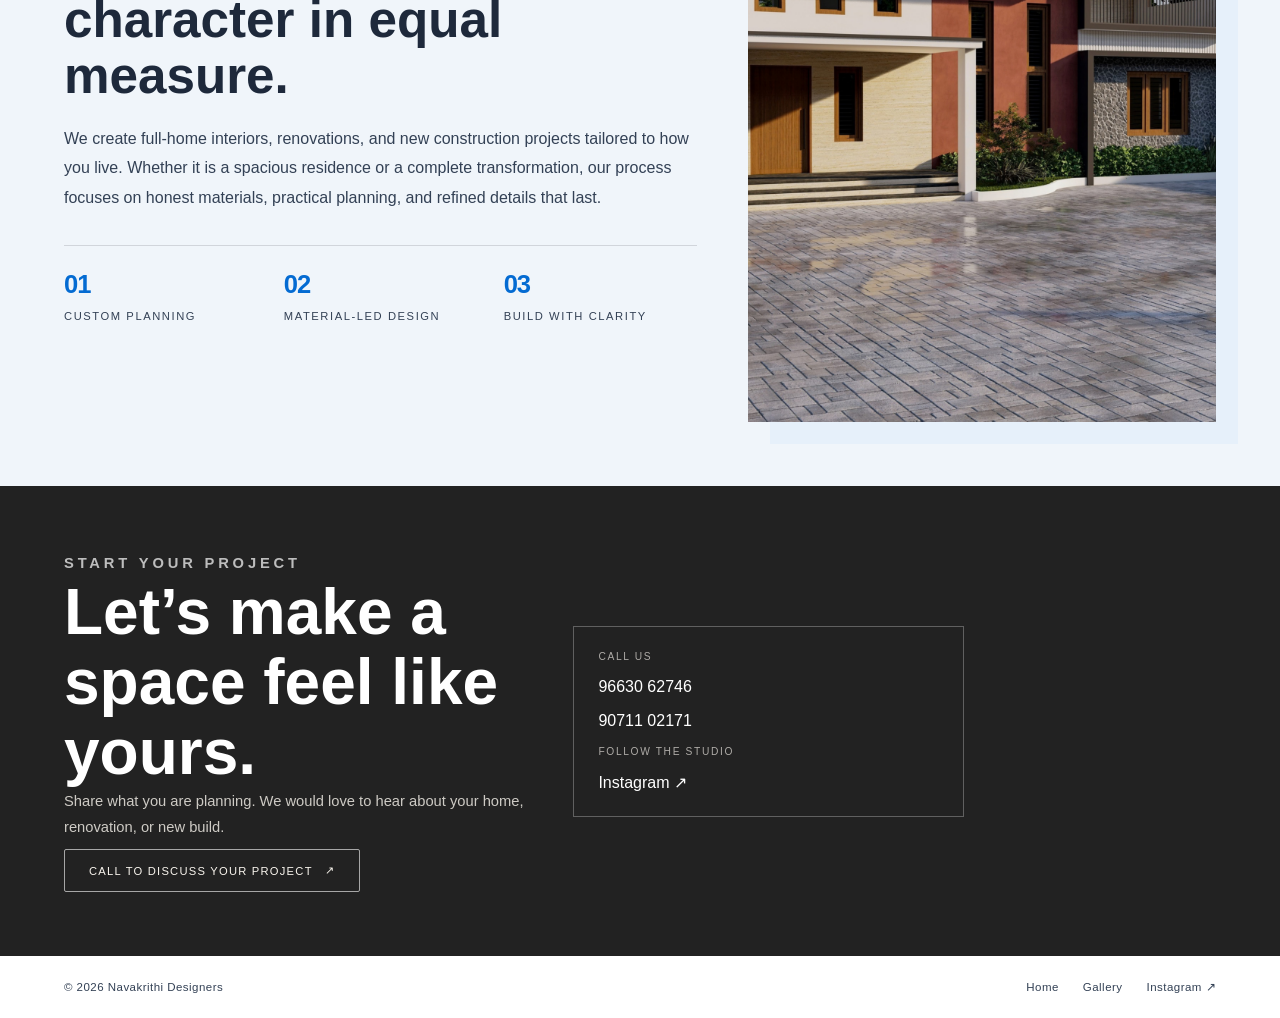
==== commit d5f83991: "Update homepage residence concepts" ====
--- a/index.html
+++ b/index.html
@@ -6,9 +6,6 @@
   <meta name="theme-color" content="#222222">
   <meta name="description" content="Navakrithi Designers brings together thoughtful interior design and practical construction, from vision to reality.">
   <title>Navakrithi Designers — Interiors &amp; Construction</title>
-  <link rel="preconnect" href="https://fonts.googleapis.com">
-  <link rel="preconnect" href="https://fonts.gstatic.com" crossorigin>
-  <link href="https://fonts.googleapis.com/css2?family=Archivo:wght@400;500;600;700;800&display=swap" rel="stylesheet">
   <style>
     :root {
       color-scheme: light;
@@ -23,7 +20,7 @@
       --shadow: rgba(17, 24, 39, 0.08);
       --gutter: clamp(1.25rem, 5vw, 6rem);
       --section-space: clamp(2.25rem, 5vw, 4rem);
-      --sans: "Archivo", Arial, sans-serif;
+      --sans: -apple-system, BlinkMacSystemFont, "Helvetica Neue", Arial, sans-serif;
       --serif: var(--sans);
     }
 
@@ -1110,7 +1107,7 @@
 
       <div class="gallery-grid">
         <article class="gallery-card featured">
-          <img src="assets/navakriti-house-2.png" alt="Modern residential exterior with warm earthy palette and interior lighting">
+          <img src="assets/EL1.jpeg" alt="Contemporary two-storey home exterior rendering with a stone facade and landscaped entry">
           <div class="gallery-caption">
             <div>
               <strong>Residence Concept 01</strong>
@@ -1121,7 +1118,7 @@
         </article>
 
         <article class="gallery-card tall">
-          <img src="assets/navakriti-house-3.png" alt="Modern residential exterior concept with stone, timber, and landscaped grounds">
+          <img src="assets/Home.jpeg" alt="Exterior visualisation of a contemporary residence">
           <div class="gallery-caption">
             <div>
               <strong>Residence Concept 02</strong>
@@ -1131,7 +1128,7 @@
           </div>
         </article>
         <article class="gallery-card featured">
-          <img src="assets/navakriti-house-1.png" alt="Contemporary residence design concept shown in daylight">
+          <img src="assets/navakriti-house-2.png" alt="Contemporary residence exterior rendering with warm materials and evening lighting">
           <div class="gallery-caption">
             <div>
               <strong>Residence Concept 03</strong>
